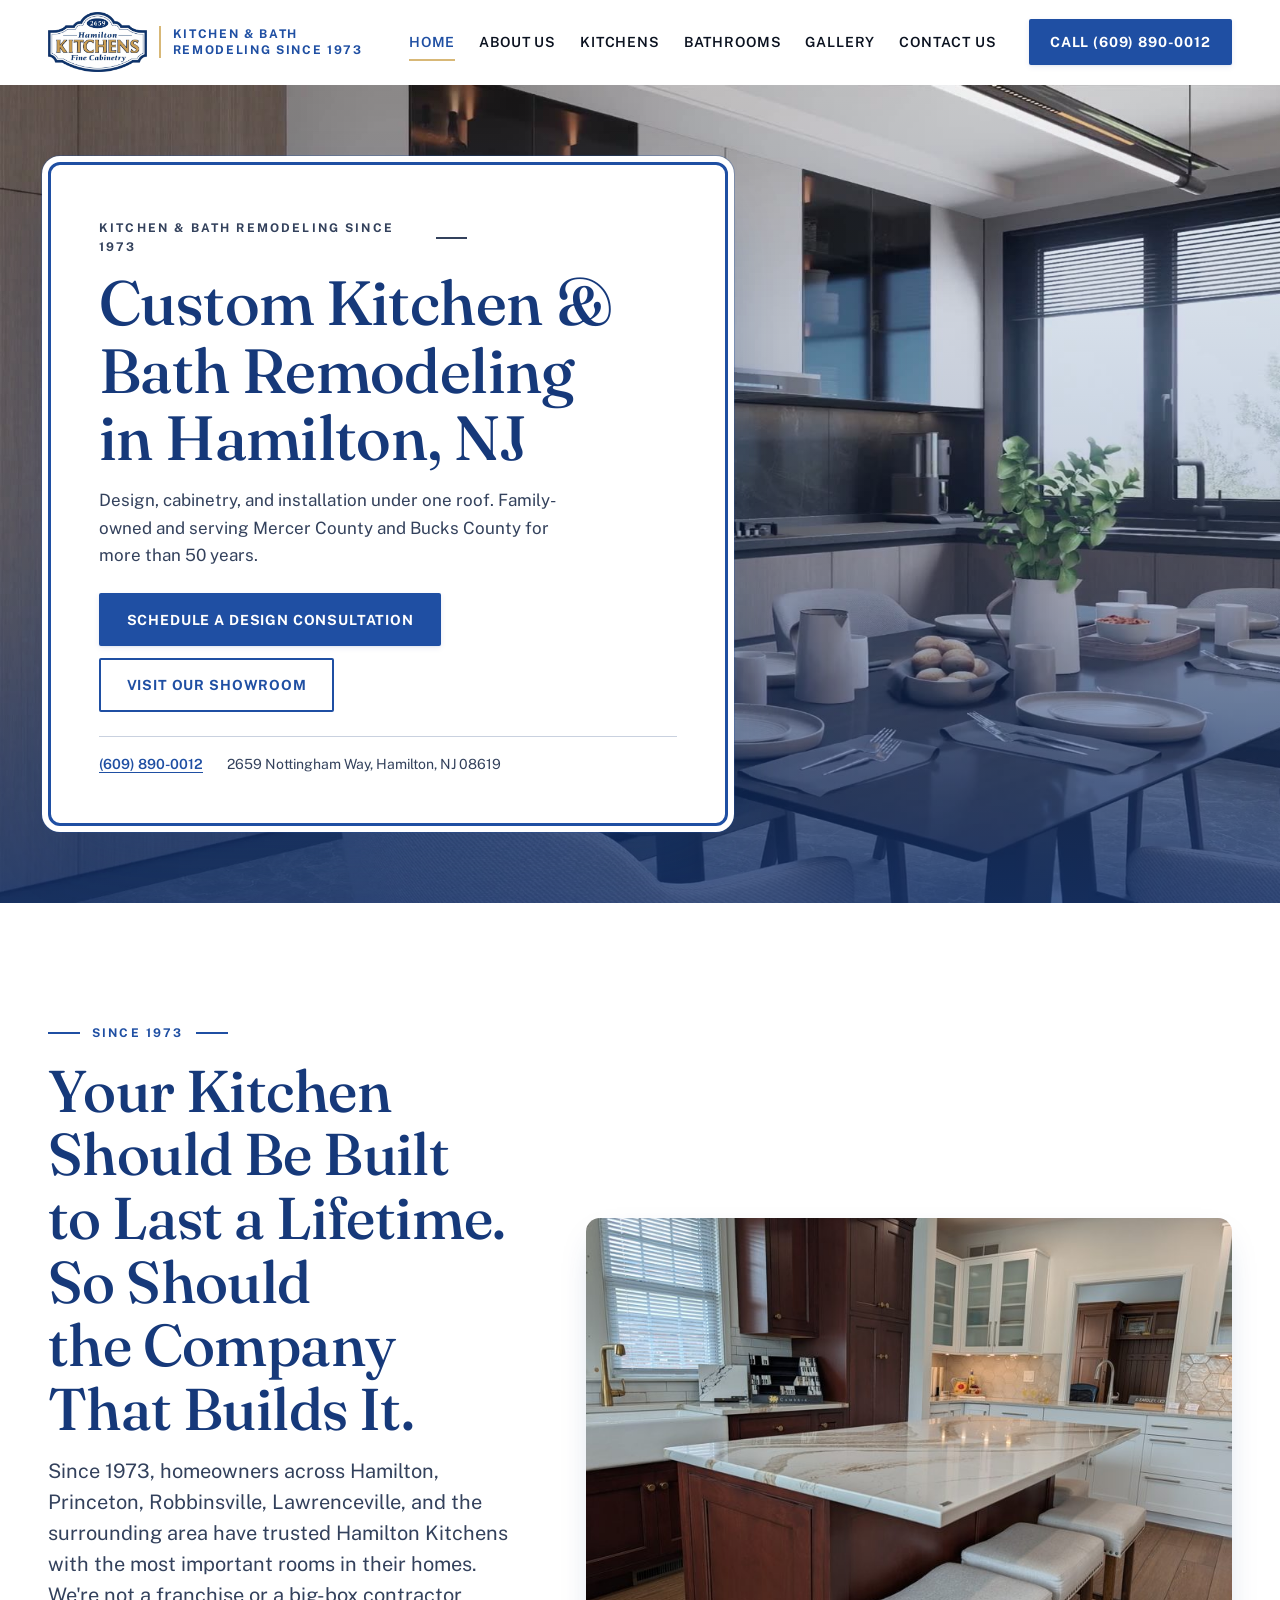
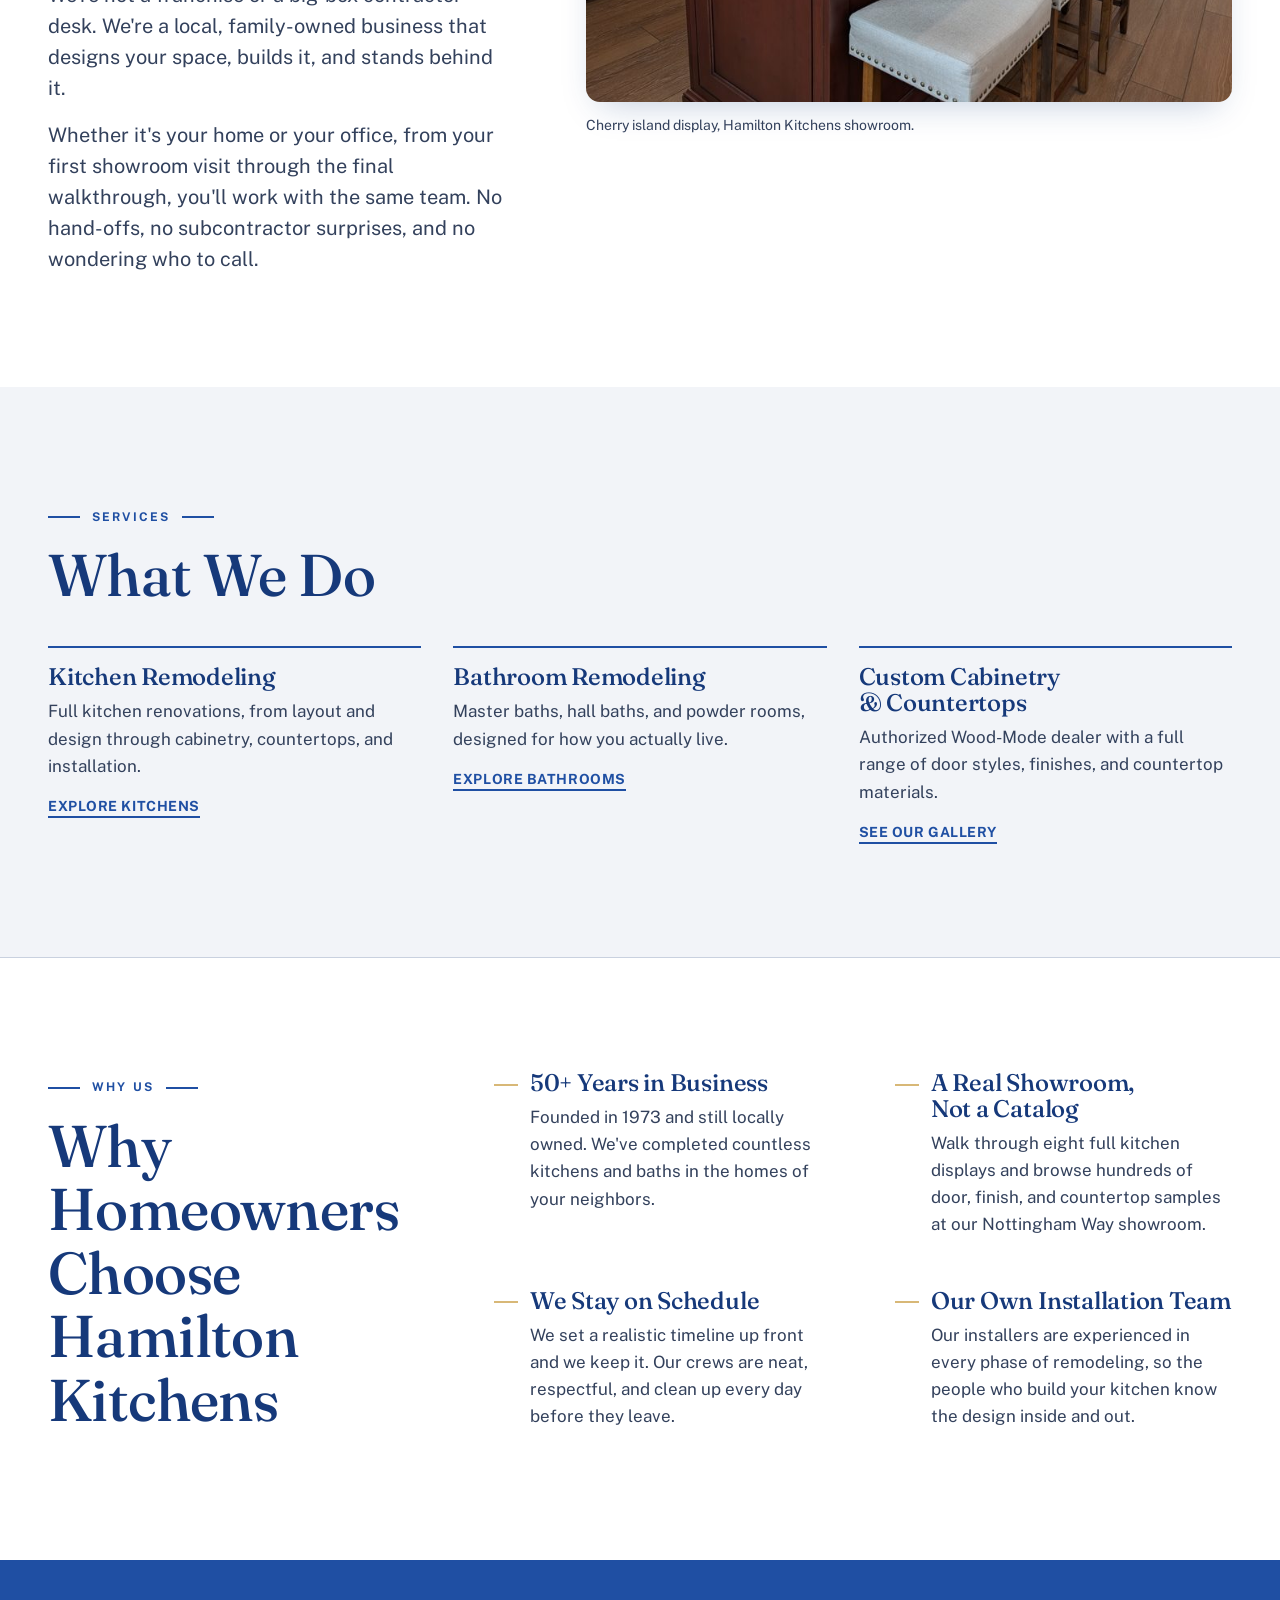
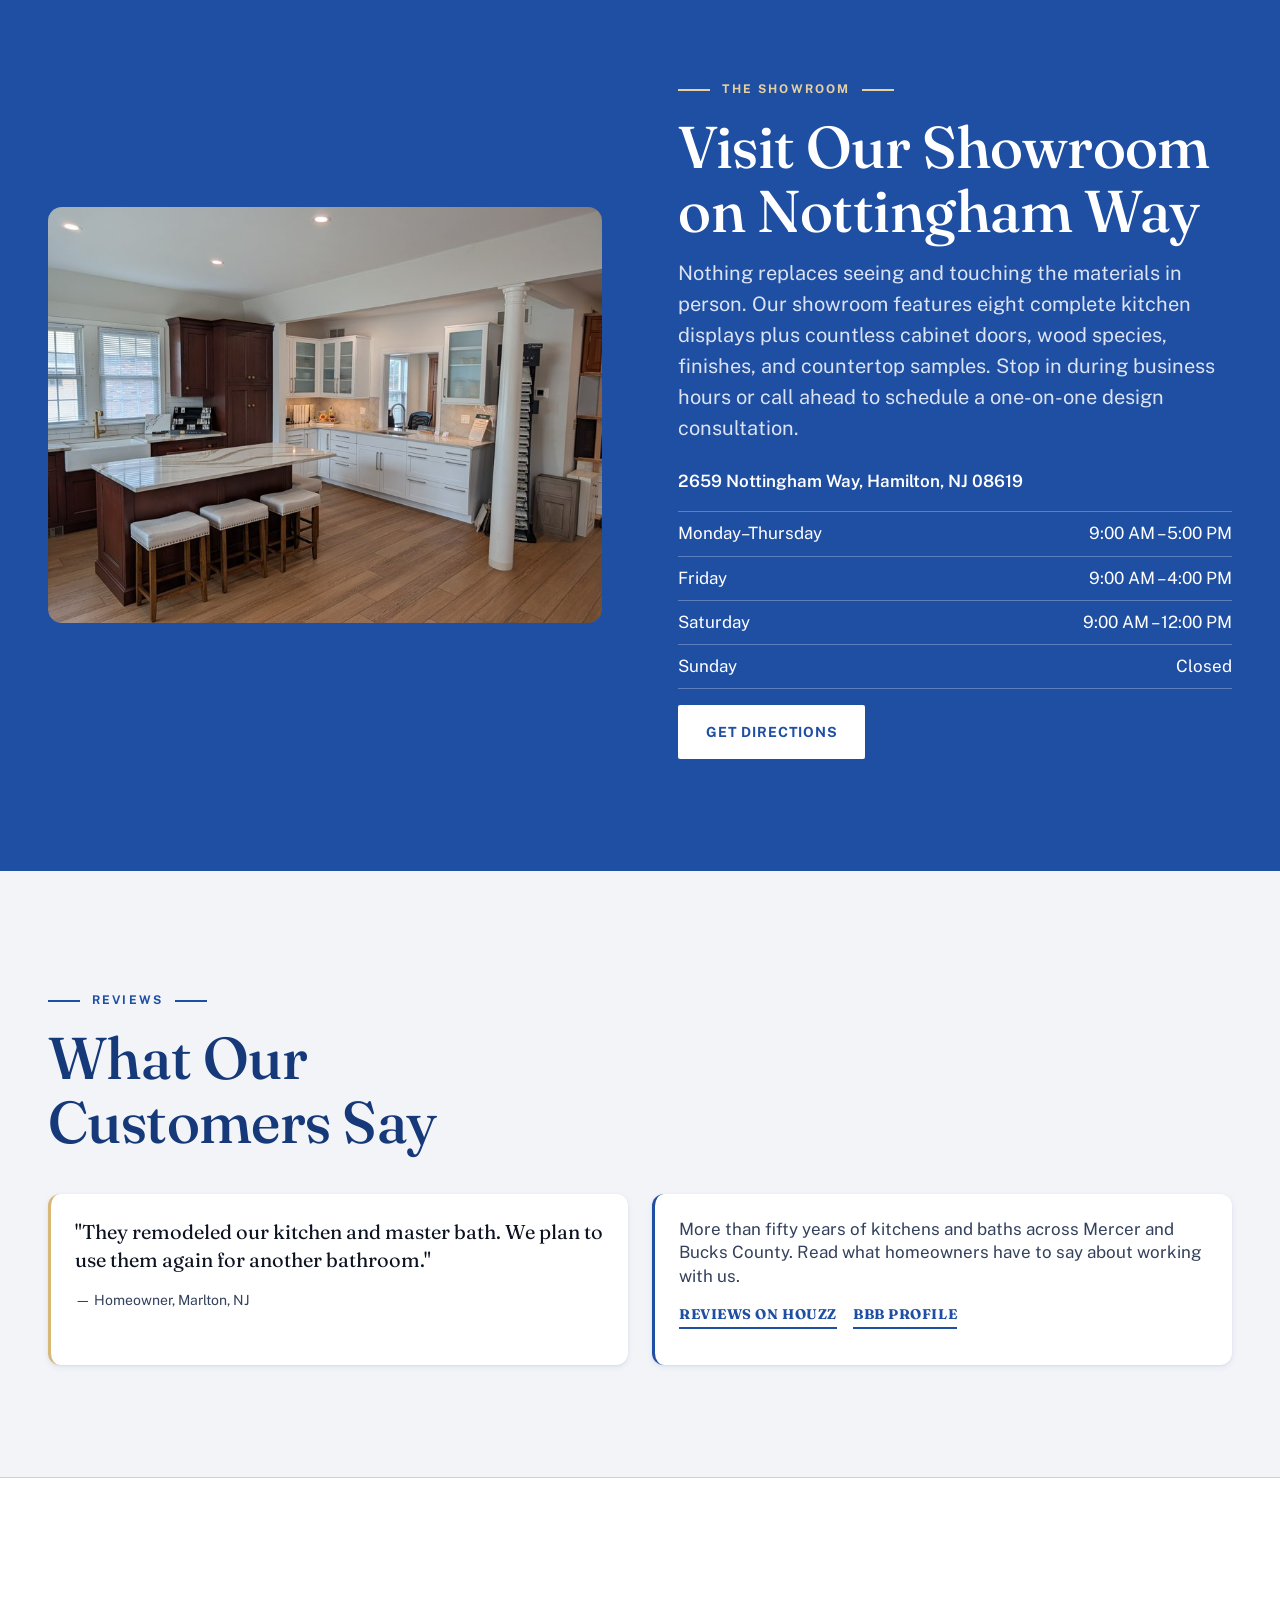
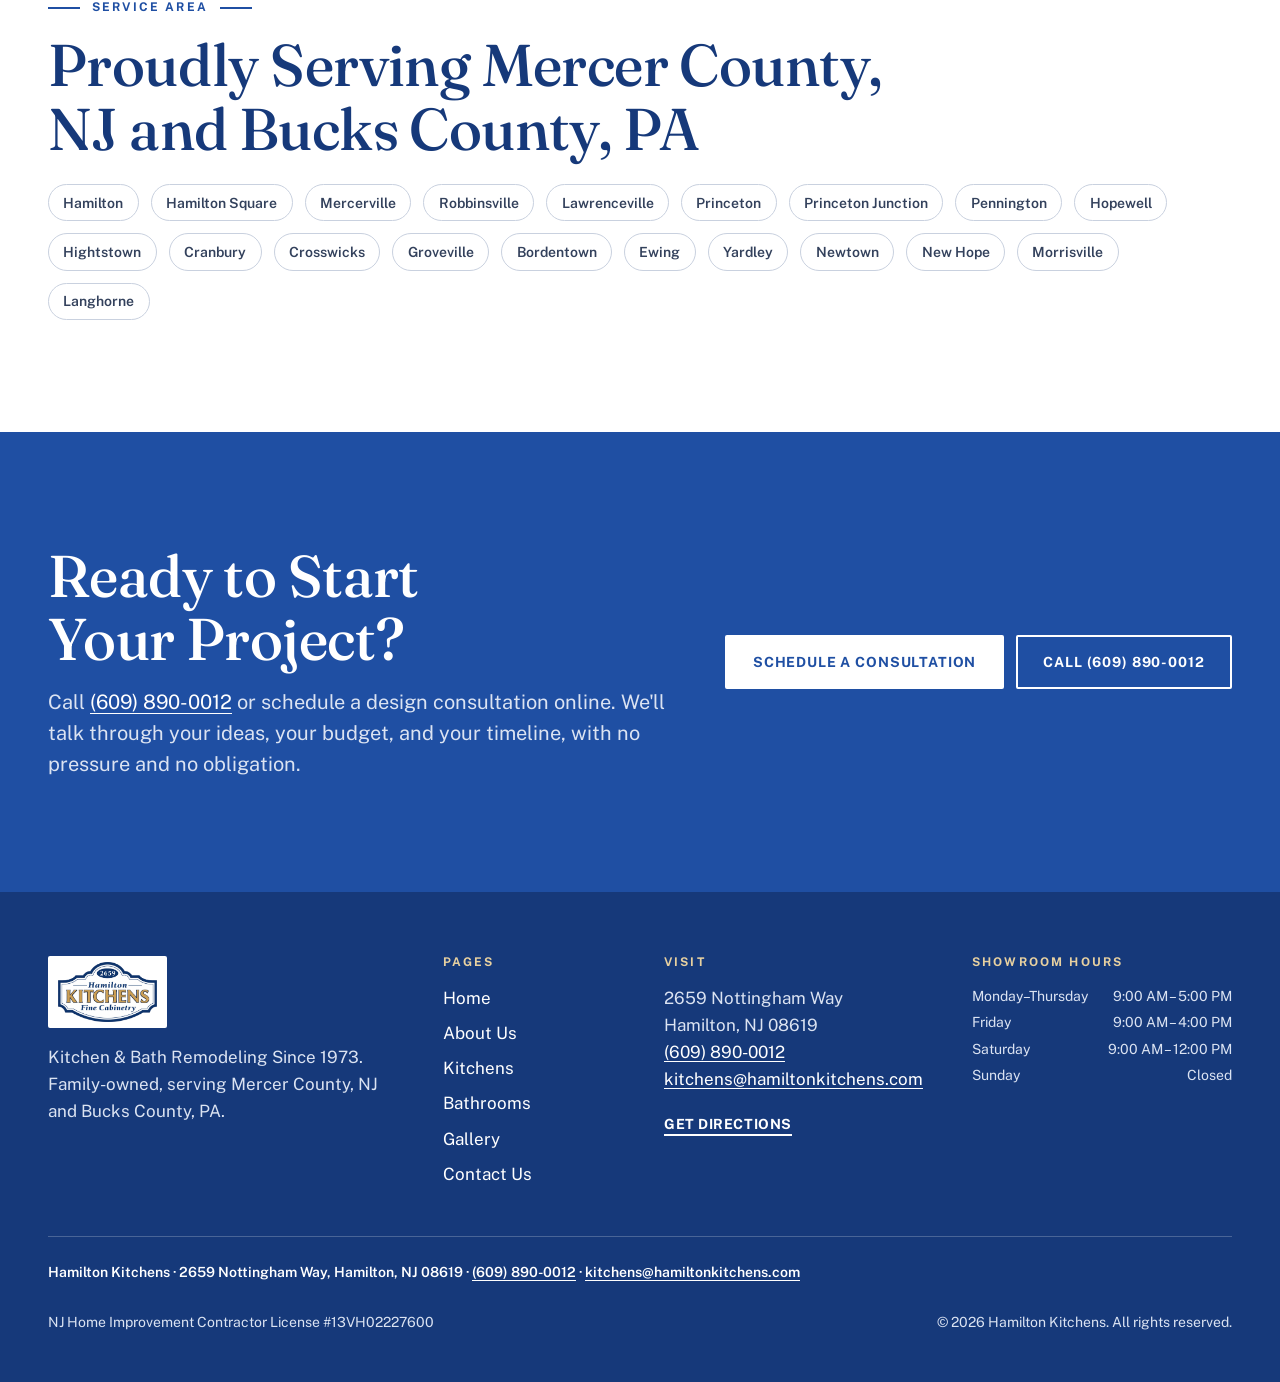
==== index.html @ 99cf82c5 "Public launch: video backgrounds, logo favicon, compressed videos, SEO polish, Pages deploy - Move f" ====
<!DOCTYPE html>
<html lang="en">
<head>
  <meta charset="utf-8">
  <meta name="viewport" content="width=device-width, initial-scale=1">
  <title>Kitchen &amp; Bath Remodeling in Hamilton, NJ | Hamilton Kitchens</title>
  <meta name="description" content="Custom kitchen and bathroom remodeling in Hamilton, NJ since 1973. Visit our Nottingham Way showroom to see eight full kitchen displays and Wood-Mode cabinetry. Call (609) 890-0012.">
  <link rel="canonical" href="https://hamiltonkitchens.com/">
  <meta name="theme-color" content="#1f4fa3">

  <!-- Open Graph -->
  <meta property="og:type" content="website">
  <meta property="og:site_name" content="Hamilton Kitchens">
  <meta property="og:title" content="Kitchen &amp; Bath Remodeling in Hamilton, NJ | Hamilton Kitchens">
  <meta property="og:description" content="Custom kitchen and bathroom remodeling in Hamilton, NJ since 1973. Visit our Nottingham Way showroom to see eight full kitchen displays and Wood-Mode cabinetry. Call (609) 890-0012.">
  <meta property="og:url" content="https://hamiltonkitchens.com/">
  <meta property="og:image" content="https://hamiltonkitchens.com/images/og-image.jpg">
  <meta property="og:image:width" content="1200">
  <meta property="og:image:height" content="630">
  <meta property="og:locale" content="en_US">
  <meta name="twitter:card" content="summary_large_image">
  <meta name="twitter:title" content="Kitchen &amp; Bath Remodeling in Hamilton, NJ | Hamilton Kitchens">
  <meta name="twitter:description" content="Custom kitchen and bathroom remodeling in Hamilton, NJ since 1973. Visit our Nottingham Way showroom to see eight full kitchen displays and Wood-Mode cabinetry. Call (609) 890-0012.">
  <meta name="twitter:image" content="https://hamiltonkitchens.com/images/og-image.jpg">

  <link rel="icon" href="favicon/favicon.ico" sizes="48x48">
  <link rel="icon" href="favicon/favicon.svg" type="image/svg+xml">
  <link rel="icon" type="image/png" sizes="32x32" href="favicon/favicon-32.png">
  <link rel="icon" type="image/png" sizes="16x16" href="favicon/favicon-16.png">
  <link rel="apple-touch-icon" href="favicon/apple-touch-icon.png">
  <link rel="manifest" href="site.webmanifest">

  <link rel="preconnect" href="https://fonts.googleapis.com">
  <link rel="preconnect" href="https://fonts.gstatic.com" crossorigin>
  <link rel="stylesheet" href="https://fonts.googleapis.com/css2?family=Fraunces:ital,opsz,wght@0,9..144,400;0,9..144,500;1,9..144,400&family=Public+Sans:wght@400;600;700&display=swap">
  <link rel="stylesheet" href="css/style.css">

  <!-- Schema A — LocalBusiness (every page) -->
  <script type="application/ld+json">
{
  "@context": "https://schema.org",
  "@type": "HomeAndConstructionBusiness",
  "@id": "https://hamiltonkitchens.com/#business",
  "name": "Hamilton Kitchens",
  "description": "Family-owned kitchen and bathroom remodeling company serving Hamilton, NJ, Mercer County, and Bucks County, PA since 1973. Custom cabinetry, countertops, design, and installation.",
  "url": "https://hamiltonkitchens.com/",
  "telephone": "+1-609-890-0012",
  "email": "kitchens@hamiltonkitchens.com",
  "foundingDate": "1973",
  "image": "https://hamiltonkitchens.com/images/hamilton-kitchens-showroom.jpg",
  "logo": "https://hamiltonkitchens.com/images/hamilton-kitchens-logo.png",
  "priceRange": "$$$",
  "address": {
    "@type": "PostalAddress",
    "streetAddress": "2659 Nottingham Way",
    "addressLocality": "Hamilton",
    "addressRegion": "NJ",
    "postalCode": "08619",
    "addressCountry": "US"
  },
  "geo": {
    "@type": "GeoCoordinates",
    "latitude": 40.2358425,
    "longitude": -74.6896739
  },
  "hasMap": "https://www.google.com/maps/place/?q=place_id:ChIJQ17ENwBZwYkRy59FS0xyLSw",
  "openingHoursSpecification": [
    { "@type": "OpeningHoursSpecification", "dayOfWeek": ["Monday","Tuesday","Wednesday","Thursday"], "opens": "09:00", "closes": "17:00" },
    { "@type": "OpeningHoursSpecification", "dayOfWeek": "Friday", "opens": "09:00", "closes": "16:00" },
    { "@type": "OpeningHoursSpecification", "dayOfWeek": "Saturday", "opens": "09:00", "closes": "12:00" }
  ],
  "areaServed": [
    { "@type": "City", "name": "Hamilton", "containedInPlace": { "@type": "State", "name": "NJ" } },
    { "@type": "City", "name": "Hamilton Square", "containedInPlace": { "@type": "State", "name": "NJ" } },
    { "@type": "City", "name": "Mercerville", "containedInPlace": { "@type": "State", "name": "NJ" } },
    { "@type": "City", "name": "Robbinsville", "containedInPlace": { "@type": "State", "name": "NJ" } },
    { "@type": "City", "name": "Lawrenceville", "containedInPlace": { "@type": "State", "name": "NJ" } },
    { "@type": "City", "name": "Princeton", "containedInPlace": { "@type": "State", "name": "NJ" } },
    { "@type": "City", "name": "Princeton Junction", "containedInPlace": { "@type": "State", "name": "NJ" } },
    { "@type": "City", "name": "Pennington", "containedInPlace": { "@type": "State", "name": "NJ" } },
    { "@type": "City", "name": "Hopewell", "containedInPlace": { "@type": "State", "name": "NJ" } },
    { "@type": "City", "name": "Hightstown", "containedInPlace": { "@type": "State", "name": "NJ" } },
    { "@type": "City", "name": "Cranbury", "containedInPlace": { "@type": "State", "name": "NJ" } },
    { "@type": "City", "name": "Crosswicks", "containedInPlace": { "@type": "State", "name": "NJ" } },
    { "@type": "City", "name": "Bordentown", "containedInPlace": { "@type": "State", "name": "NJ" } },
    { "@type": "City", "name": "Ewing", "containedInPlace": { "@type": "State", "name": "NJ" } },
    { "@type": "City", "name": "Yardley", "containedInPlace": { "@type": "State", "name": "PA" } },
    { "@type": "City", "name": "Newtown", "containedInPlace": { "@type": "State", "name": "PA" } },
    { "@type": "City", "name": "New Hope", "containedInPlace": { "@type": "State", "name": "PA" } },
    { "@type": "City", "name": "Morrisville", "containedInPlace": { "@type": "State", "name": "PA" } },
    { "@type": "City", "name": "Langhorne", "containedInPlace": { "@type": "State", "name": "PA" } }
  ],
  "hasOfferCatalog": {
    "@type": "OfferCatalog",
    "name": "Remodeling Services",
    "itemListElement": [
      { "@type": "Offer", "itemOffered": { "@type": "Service", "name": "Kitchen Remodeling", "url": "https://hamiltonkitchens.com/kitchen-remodeling/" } },
      { "@type": "Offer", "itemOffered": { "@type": "Service", "name": "Bathroom Remodeling", "url": "https://hamiltonkitchens.com/bathroom-remodeling/" } },
      { "@type": "Offer", "itemOffered": { "@type": "Service", "name": "Custom Cabinetry" } },
      { "@type": "Offer", "itemOffered": { "@type": "Service", "name": "Countertop Installation" } }
    ]
  },
  "sameAs": [
    "https://www.houzz.com/professionals/kitchen-and-bath-remodelers/a-hamilton-kitchens-pfvwus-pf~1353116863",
    "https://www.bbb.org/us/nj/hamilton-sq/profile/bathroom-design/hamilton-kitchens-llc-0221-10000423"
  ]
}
  </script>
  <!-- Schema B — WebSite -->
  <script type="application/ld+json">
{
  "@context": "https://schema.org",
  "@type": "WebSite",
  "@id": "https://hamiltonkitchens.com/#website",
  "url": "https://hamiltonkitchens.com/",
  "name": "Hamilton Kitchens",
  "publisher": { "@id": "https://hamiltonkitchens.com/#business" }
}
  </script>
</head>
<body>
  <a class="skip-link" href="#main">Skip to content</a>

  <header class="site-header">
    <div class="container header__inner">
      <a class="brand" href="index.html" aria-label="Hamilton Kitchens home">
        <!-- LOGO: replace images/hamilton-kitchens-logo.png (keep filename) -->
        <img src="images/hamilton-kitchens-logo.png" width="1332" height="811" alt="Hamilton Kitchens — Kitchen &amp; Bath Remodeling Since 1973" fetchpriority="high">
        <span class="brand__tagline">Kitchen &amp; Bath Remodeling Since 1973</span>
      </a>
      <button class="nav-toggle" type="button" aria-expanded="false" aria-controls="site-nav">
        <span class="nav-toggle__text">Menu</span>
        <span class="nav-toggle__bars" aria-hidden="true"><span></span><span></span><span></span></span>
      </button>
      <nav class="nav" id="site-nav" aria-label="Main">
        <ul class="nav__list">
          <li><a class="nav__link" href="index.html" aria-current="page">Home</a></li>
          <li><a class="nav__link" href="about/">About Us</a></li>
          <li><a class="nav__link" href="kitchen-remodeling/">Kitchens</a></li>
          <li><a class="nav__link" href="bathroom-remodeling/">Bathrooms</a></li>
          <li><a class="nav__link" href="gallery/">Gallery</a></li>
          <li><a class="nav__link" href="contact/">Contact Us</a></li>
        </ul>
        <a class="btn btn--primary nav__cta" href="tel:+16098900012">Call (609) 890-0012</a>
      </nav>
    </div>
  </header>

  <main id="main">
    <section class="hero" aria-labelledby="hero-title">
      <div class="hero__media" aria-hidden="true">
        <video autoplay muted loop playsinline preload="metadata" poster="videos/home-hero-poster.jpg">
          <source src="videos/home-hero.mp4" type="video/mp4">
        </video>
      </div>
      <div class="hero__scrim" aria-hidden="true"></div>
      <div class="container">
        <div class="hero__plaque">
          <p class="eyebrow eyebrow--start">Kitchen &amp; Bath Remodeling Since 1973</p>
          <h1 id="hero-title">Custom Kitchen &amp; Bath Remodeling in Hamilton, NJ</h1>
          <p>Design, cabinetry, and installation under one roof. Family-owned and serving Mercer County and Bucks County for more than 50 years.</p>
          <div class="btn-row">
            <a class="btn btn--primary" href="contact/#consultation">Schedule a Design Consultation</a>
            <a class="btn btn--outline" href="contact/">Visit Our Showroom</a>
          </div>
          <div class="hero__meta">
            <span><a href="tel:+16098900012">(609) 890-0012</a></span>
            <span>2659 Nottingham Way, Hamilton, NJ 08619</span>
          </div>
        </div>
      </div>
    </section>

    <section class="section" aria-labelledby="intro-title">
      <div class="container intro">
        <div class="intro__text reveal">
          <p class="eyebrow">Since 1973</p>
          <h2 id="intro-title">Your Kitchen Should Be Built to Last a Lifetime. So Should the Company That Builds It.</h2>
          <p class="lede">Since 1973, homeowners across Hamilton, Princeton, Robbinsville, Lawrenceville, and the surrounding area have trusted Hamilton Kitchens with the most important rooms in their homes. We're not a franchise or a big-box contractor desk. We're a local, family-owned business that designs your space, builds it, and stands behind it.</p>
          <p class="lede" style="margin-top:1rem">Whether it's your home or your office, from your first showroom visit through the final walkthrough, you'll work with the same team. No hand-offs, no subcontractor surprises, and no wondering who to call.</p>
        </div>
        <figure class="intro__figure reveal reveal--delay-1">
          <img src="images/showroom/showroom-cherry-island-marble-top.jpg" srcset="images/showroom/showroom-cherry-island-marble-top-800.jpg 800w, images/showroom/showroom-cherry-island-marble-top.jpg 1600w" sizes="(min-width: 900px) 50vw, 100vw" width="1600" height="1205" alt="Cherry cabinetry island with marble-look countertop, Hamilton Kitchens showroom, Hamilton NJ" loading="lazy" decoding="async">
          <figcaption>Cherry island display, Hamilton Kitchens showroom.</figcaption>
        </figure>
      </div>
    </section>

    <section class="section section--surface" aria-labelledby="wwd-title">
      <div class="container">
        <div class="reveal" style="max-width:60ch;margin-bottom:2.5rem"><p class="eyebrow">Services</p><h2 id="wwd-title">What We Do</h2></div>
        <div class="cols-3 reveal reveal--delay-1">
          <div class="col">
            <h3>Kitchen Remodeling</h3>
            <p>Full kitchen renovations, from layout and design through cabinetry, countertops, and installation.</p>
            <a class="text-link" href="kitchen-remodeling/">Explore Kitchens</a>
          </div>
          <div class="col">
            <h3>Bathroom Remodeling</h3>
            <p>Master baths, hall baths, and powder rooms, designed for how you actually live.</p>
            <a class="text-link" href="bathroom-remodeling/">Explore Bathrooms</a>
          </div>
          <div class="col">
            <h3>Custom Cabinetry &amp; Countertops</h3>
            <p>Authorized Wood-Mode dealer with a full range of door styles, finishes, and countertop materials.</p>
            <a class="text-link" href="gallery/">See Our Gallery</a>
          </div>
        </div>
      </div>
    </section>

    <section class="section" aria-labelledby="why-title">
      <div class="container process">
        <div class="reveal"><p class="eyebrow">Why us</p><h2 id="why-title">Why Homeowners Choose Hamilton Kitchens</h2></div>
        <div class="why reveal reveal--delay-1">
          <div class="why__item"><div><h3>50+ Years in Business</h3><p>Founded in 1973 and still locally owned. We've completed countless kitchens and baths in the homes of your neighbors.</p></div></div>
          <div class="why__item"><div><h3>A Real Showroom, Not a Catalog</h3><p>Walk through eight full kitchen displays and browse hundreds of door, finish, and countertop samples at our Nottingham Way showroom.</p></div></div>
          <div class="why__item"><div><h3>We Stay on Schedule</h3><p>We set a realistic timeline up front and we keep it. Our crews are neat, respectful, and clean up every day before they leave.</p></div></div>
          <div class="why__item"><div><h3>Our Own Installation Team</h3><p>Our installers are experienced in every phase of remodeling, so the people who build your kitchen know the design inside and out.</p></div></div>
        </div>
      </div>
    </section>

    <section class="section section--navy" aria-labelledby="showroom-title">
      <div class="container showroom-callout">
        <figure class="reveal" style="margin:0">
          <img src="images/showroom/showroom-cherry-and-white-kitchen.jpg" srcset="images/showroom/showroom-cherry-and-white-kitchen-800.jpg 800w, images/showroom/showroom-cherry-and-white-kitchen.jpg 1600w" sizes="(min-width: 900px) 50vw, 100vw" width="1600" height="1205" alt="Two-tone cherry and white kitchen display with island seating, Hamilton Kitchens showroom, Hamilton NJ" loading="lazy" decoding="async">
        </figure>
        <div class="reveal reveal--delay-1">
          <p class="eyebrow">The showroom</p>
          <h2 id="showroom-title">Visit Our Showroom on Nottingham Way</h2>
          <p class="lede">Nothing replaces seeing and touching the materials in person. Our showroom features eight complete kitchen displays plus countless cabinet doors, wood species, finishes, and countertop samples. Stop in during business hours or call ahead to schedule a one-on-one design consultation.</p>
          <address style="font-style:normal;margin-top:1.5rem;font-weight:600">2659 Nottingham Way, Hamilton, NJ 08619</address>
          <ul class="showroom-callout__hours"><li><span>Monday–Thursday</span><span>9:00 AM – 5:00 PM</span></li><li><span>Friday</span><span>9:00 AM – 4:00 PM</span></li><li><span>Saturday</span><span>9:00 AM – 12:00 PM</span></li><li><span>Sunday</span><span>Closed</span></li></ul>
          <a class="btn btn--white" href="https://www.google.com/maps/dir/?api=1&destination=2659+Nottingham+Way,+Hamilton,+NJ+08619" target="_blank" rel="noopener">Get Directions</a>
        </div>
      </div>
    </section>

    <section class="section section--surface" aria-labelledby="reviews-title">
      <div class="container">
        <div class="reveal" style="max-width:60ch;margin-bottom:2.5rem"><p class="eyebrow">Reviews</p><h2 id="reviews-title">What Our Customers Say</h2></div>
        <div class="testimonials reveal reveal--delay-1">
          <blockquote class="quote"><p>"They remodeled our kitchen and master bath. We plan to use them again for another bathroom."</p><cite>— Homeowner, Marlton, NJ</cite></blockquote>
          <div class="quote" style="border-left-color:var(--color-primary)">
            <p style="font-family:var(--font-body);font-size:var(--text-base);color:var(--color-muted)">More than fifty years of kitchens and baths across Mercer and Bucks County. Read what homeowners have to say about working with us.</p>
            <p style="margin-top:var(--space-4);display:flex;flex-wrap:wrap;gap:var(--space-4)"><a class="text-link" href="https://www.houzz.com/professionals/kitchen-and-bath-remodelers/a-hamilton-kitchens-pfvwus-pf~1353116863" target="_blank" rel="noopener">Reviews on Houzz</a><a class="text-link" href="https://www.bbb.org/us/nj/hamilton-sq/profile/bathroom-design/hamilton-kitchens-llc-0221-10000423" target="_blank" rel="noopener">BBB profile</a></p>
          </div>
        </div>
      </div>
    </section>

    <section class="section" aria-labelledby="area-title">
      <div class="container reveal">
        <p class="eyebrow">Service area</p>
        <h2 id="area-title">Proudly Serving Mercer County, NJ and Bucks County, PA</h2>
        <ul class="towns"><li>Hamilton</li><li>Hamilton Square</li><li>Mercerville</li><li>Robbinsville</li><li>Lawrenceville</li><li>Princeton</li><li>Princeton Junction</li><li>Pennington</li><li>Hopewell</li><li>Hightstown</li><li>Cranbury</li><li>Crosswicks</li><li>Groveville</li><li>Bordentown</li><li>Ewing</li><li>Yardley</li><li>Newtown</li><li>New Hope</li><li>Morrisville</li><li>Langhorne</li></ul>
      </div>
    </section>
    
    <section class="section section--navy">
      <div class="container cta-band reveal">
        <div><h2>Ready to Start Your Project?</h2><p class="lede" style="margin-top:1rem">Call <a href="tel:+16098900012">(609) 890-0012</a> or schedule a design consultation online. We'll talk through your ideas, your budget, and your timeline, with no pressure and no obligation.</p></div>
        <div class="btn-row">
          <a class="btn btn--white" href="contact/#consultation">Schedule a Consultation</a>
          <a class="btn btn--ghost-white" href="tel:+16098900012">Call (609) 890-0012</a>
        </div>
      </div>
    </section>
  </main>

  <footer class="site-footer">
    <div class="container">
      <div class="footer__grid">
        <div class="footer__brand">
          <img src="images/hamilton-kitchens-logo.png" width="1332" height="811" alt="Hamilton Kitchens — Kitchen &amp; Bath Remodeling Since 1973" loading="lazy" decoding="async">
          <p>Kitchen &amp; Bath Remodeling Since 1973. Family-owned, serving Mercer County, NJ and Bucks County, PA.</p>
        </div>
        <div>
          <h2 class="footer__heading">Pages</h2>
          <ul class="footer__list">
            <li><a href="index.html">Home</a></li>
            <li><a href="about/">About Us</a></li>
            <li><a href="kitchen-remodeling/">Kitchens</a></li>
            <li><a href="bathroom-remodeling/">Bathrooms</a></li>
            <li><a href="gallery/">Gallery</a></li>
            <li><a href="contact/">Contact Us</a></li>
          </ul>
        </div>
        <div>
          <h2 class="footer__heading">Visit</h2>
          <address>2659 Nottingham Way<br>Hamilton, NJ 08619<br><a href="tel:+16098900012">(609) 890-0012</a><br><a href="mailto:kitchens@hamiltonkitchens.com">kitchens@hamiltonkitchens.com</a></address>
          <p style="margin-top:1rem"><a class="text-link" href="https://www.google.com/maps/dir/?api=1&destination=2659+Nottingham+Way,+Hamilton,+NJ+08619" target="_blank" rel="noopener">Get directions</a></p>
        </div>
        <div>
          <h2 class="footer__heading">Showroom hours</h2>
          <ul class="footer__hours"><li><span>Monday–Thursday</span><span>9:00 AM – 5:00 PM</span></li><li><span>Friday</span><span>9:00 AM – 4:00 PM</span></li><li><span>Saturday</span><span>9:00 AM – 12:00 PM</span></li><li><span>Sunday</span><span>Closed</span></li></ul>
        </div>
      </div>
      <div class="footer__bottom">
        <p class="footer__nap">Hamilton Kitchens · 2659 Nottingham Way, Hamilton, NJ 08619 · <a href="tel:+16098900012">(609) 890-0012</a> · <a href="mailto:kitchens@hamiltonkitchens.com">kitchens@hamiltonkitchens.com</a></p>
        <p>NJ Home Improvement Contractor License #13VH02227600</p>
        <p>&copy; <span data-year>2026</span> Hamilton Kitchens. All rights reserved.</p>
      </div>
    </div>
  </footer>

  <div class="action-bar" aria-label="Quick actions">
    <a href="tel:+16098900012"><svg viewBox="0 0 24 24" fill="none" stroke="currentColor" stroke-width="2" stroke-linecap="round" stroke-linejoin="round" aria-hidden="true"><path d="M22 16.9v3a2 2 0 0 1-2.2 2 19.8 19.8 0 0 1-8.6-3.1 19.5 19.5 0 0 1-6-6A19.8 19.8 0 0 1 2.1 4.2 2 2 0 0 1 4.1 2h3a2 2 0 0 1 2 1.7c.1 1 .4 1.9.7 2.8a2 2 0 0 1-.5 2.1L8.1 9.9a16 16 0 0 0 6 6l1.3-1.3a2 2 0 0 1 2.1-.4c.9.3 1.8.6 2.8.7a2 2 0 0 1 1.7 2z"/></svg> Call</a>
    <a href="https://www.google.com/maps/dir/?api=1&destination=2659+Nottingham+Way,+Hamilton,+NJ+08619" target="_blank" rel="noopener"><svg viewBox="0 0 24 24" fill="none" stroke="currentColor" stroke-width="2" stroke-linecap="round" stroke-linejoin="round" aria-hidden="true"><path d="M21 10c0 7-9 13-9 13s-9-6-9-13a9 9 0 0 1 18 0z"/><circle cx="12" cy="10" r="3"/></svg> Directions</a>
  </div>

  <script src="js/main.js" defer></script>
  <script>document.querySelectorAll('[data-year]').forEach(function(e){e.textContent=new Date().getFullYear()})</script>
</body>
</html>
---- css/style.css ----
/* ==========================================================================
   Hamilton Kitchens — Fine Cabinetry
   css/style.css

   Sections
   1. Tokens (colors, type, spacing)
   2. Base / reset
   3. Layout helpers
   4. Buttons & links
   5. Header + navigation
   6. Hero
   7. Page sections (intro, offerings, showroom band, process, visit)
   8. Page headers (inner pages)
   9. Services / About
   10. Gallery + lightbox
   11. Contact + form
   12. Footer + mobile action bar
   13. Motion / reduced motion
   ========================================================================== */

/* 1. Tokens ------------------------------------------------------------- */
:root {
  /* Brand colors sampled from the Hamilton Kitchens sign/logo */
  --color-primary: #1f4fa3;      /* royal blue (spec) */
  --color-primary-deep: #16397a; /* darker blue for headings / footer */
  --color-secondary: #d8b877;    /* warm gold (spec) — accents on blue only */
  --color-gold-light: #e8d1a0;   /* gold on blue for small text */

  --color-background: #ffffff;
  --color-surface: #f2f4f8;      /* cool off-white */
  --color-text: #0b1220;         /* near-black ink for high contrast */
  --color-muted: #33415c;        /* ≥ 7:1 on white */
  --color-border: #c9d1df;
  --color-border-strong: #0e3369;

  --color-open: #146c3a;
  --color-closed: #9b1c1c;
  --color-soon: #8a5a00;

  /* Type */
  --font-display: "Fraunces", "Iowan Old Style", "Palatino Linotype", Georgia, serif;
  --font-body: "Public Sans", "Segoe UI", -apple-system, BlinkMacSystemFont, Helvetica, Arial, sans-serif;

  --text-xs: 0.75rem;
  --text-sm: 0.875rem;
  --text-base: 1.0625rem;
  --text-lg: 1.25rem;
  --text-xl: 1.5rem;
  --text-2xl: clamp(1.75rem, 1.35rem + 1.6vw, 2.5rem);
  --text-3xl: clamp(2.25rem, 1.6rem + 2.6vw, 3.75rem);
  --text-4xl: clamp(2.6rem, 1.7rem + 3.8vw, 5rem);

  /* Spacing */
  --space-1: 0.25rem;
  --space-2: 0.5rem;
  --space-3: 0.75rem;
  --space-4: 1rem;
  --space-5: 1.5rem;
  --space-6: 2rem;
  --space-7: 3rem;
  --space-8: 4rem;
  --space-9: 6rem;
  --section: clamp(4rem, 3rem + 5vw, 8rem);

  --container: 1320px;
  --gutter: clamp(1.25rem, 4vw, 3rem);

  --header-h: 84px;
  --radius: 2px;
  --ease: cubic-bezier(0.2, 0.7, 0.2, 1);
}

/* 2. Base ---------------------------------------------------------------- */
*, *::before, *::after { box-sizing: border-box; }

html {
  scroll-behavior: smooth;
  -webkit-text-size-adjust: 100%;
}

body {
  margin: 0;
  font-family: var(--font-body);
  font-size: var(--text-base);
  line-height: 1.6;
  color: var(--color-text);
  background: var(--color-background);
  overflow-x: hidden;
}

body.nav-open { overflow: hidden; }

img, video { display: block; max-width: 100%; height: auto; }

h1, h2, h3, h4 {
  font-family: var(--font-display);
  font-weight: 500;
  line-height: 1.08;
  letter-spacing: -0.01em;
  color: var(--color-primary-deep);
  margin: 0 0 var(--space-4);
  text-wrap: balance;
}

h1 { font-size: var(--text-4xl); }
h2 { font-size: var(--text-3xl); }
h3 { font-size: var(--text-2xl); }
h4 { font-size: var(--text-xl); }

p { margin: 0 0 var(--space-4); }
p:last-child { margin-bottom: 0; }

a { color: var(--color-primary); text-decoration-thickness: 1px; text-underline-offset: 0.18em; }
a:hover { color: var(--color-primary-deep); }

:focus-visible {
  outline: 3px solid var(--color-secondary);
  outline-offset: 3px;
}

.skip-link {
  position: absolute;
  left: var(--space-4);
  top: -100px;
  z-index: 1000;
  background: var(--color-primary);
  color: #fff;
  padding: var(--space-3) var(--space-4);
  font-weight: 600;
}
.skip-link:focus { top: var(--space-4); color: #fff; }

.visually-hidden {
  position: absolute !important;
  width: 1px; height: 1px;
  padding: 0; margin: -1px;
  overflow: hidden; clip: rect(0 0 0 0);
  white-space: nowrap; border: 0;
}

/* 3. Layout helpers ------------------------------------------------------ */
.container {
  width: min(var(--container), 100% - var(--gutter) * 2);
  margin-inline: auto;
}

.section { padding-block: var(--section); }
.section--tight { padding-block: calc(var(--section) * 0.65); }
.section--surface { background: var(--color-surface); }
.section--navy {
  background: var(--color-primary);
  color: #fff;
}
.section--navy h2, .section--navy h3 { color: #fff; }
.section--navy a:not(.btn) { color: #fff; }

.lede {
  font-size: var(--text-lg);
  line-height: 1.55;
  color: var(--color-muted);
  max-width: 60ch;
}
.section--navy .lede { color: #dbe3f2; }

/* Eyebrow: the sign's flanking rules — "— Hamilton —" */
.eyebrow {
  display: inline-flex;
  align-items: center;
  gap: var(--space-3);
  font-family: var(--font-body);
  font-size: var(--text-xs);
  font-weight: 700;
  letter-spacing: 0.18em;
  text-transform: uppercase;
  color: var(--color-primary);
  margin-bottom: var(--space-4);
}
.eyebrow::before, .eyebrow::after {
  content: "";
  width: 2rem;
  height: 2px;
  background: currentColor;
}
.eyebrow--start::before { display: none; }
.section--navy .eyebrow { color: var(--color-gold-light); }

.rule { border: 0; border-top: 1px solid var(--color-border); margin: 0; }

/* 4. Buttons -------------------------------------------------------------- */
.btn {
  display: inline-flex;
  align-items: center;
  justify-content: center;
  gap: var(--space-2);
  min-height: 52px;
  padding: 0.85rem 1.6rem;
  font-family: var(--font-body);
  font-size: var(--text-sm);
  font-weight: 700;
  letter-spacing: 0.06em;
  text-transform: uppercase;
  text-decoration: none;
  border: 2px solid var(--color-primary);
  border-radius: var(--radius);
  cursor: pointer;
  transition: background-color 180ms var(--ease), color 180ms var(--ease), border-color 180ms var(--ease), transform 180ms var(--ease);
}
.btn:active { transform: translateY(1px); }

.btn--primary { background: var(--color-primary); color: #fff; }
.btn--primary:hover { background: var(--color-primary-deep); border-color: var(--color-primary-deep); color: #fff; }

.btn--outline { background: transparent; color: var(--color-primary); }
.btn--outline:hover { background: var(--color-primary); color: #fff; }

.btn--white { background: #fff; color: var(--color-primary); border-color: #fff; }
.btn--white:hover { background: var(--color-surface); color: var(--color-primary-deep); border-color: var(--color-surface); }

.btn--ghost-white { background: transparent; color: #fff; border-color: #fff; }
.btn--ghost-white:hover { background: #fff; color: var(--color-primary); }

.btn--gold { background: var(--color-secondary); color: var(--color-primary-deep); border-color: var(--color-secondary); }
.btn--gold:hover { background: var(--color-gold-light); border-color: var(--color-gold-light); color: var(--color-primary-deep); }

.btn-row { display: flex; flex-wrap: wrap; gap: var(--space-3); }
@media (max-width: 640px) { .btn-row .btn { flex: 1 1 100%; } }

.text-link {
  font-weight: 700;
  letter-spacing: 0.04em;
  text-transform: uppercase;
  font-size: var(--text-sm);
  text-decoration: none;
  border-bottom: 2px solid currentColor;
  padding-bottom: 2px;
}
.text-link:hover { border-bottom-color: var(--color-secondary); }

/* 5. Header ---------------------------------------------------------------- */
.site-header {
  position: sticky;
  top: 0;
  z-index: 100;
  background: #fff;
  border-bottom: 1px solid transparent;
  transition: border-color 200ms var(--ease), box-shadow 200ms var(--ease);
}
.site-header.is-scrolled {
  border-bottom-color: var(--color-border);
  box-shadow: 0 1px 0 rgba(31, 79, 163, 0.06);
}

.header__inner {
  display: flex;
  align-items: center;
  justify-content: space-between;
  gap: var(--space-5);
  min-height: var(--header-h);
  transition: min-height 200ms var(--ease);
}
.site-header.is-scrolled .header__inner { min-height: 68px; }

.brand { display: inline-flex; align-items: center; text-decoration: none; }
.brand img {
  height: 60px;
  width: auto;
  transition: height 200ms var(--ease);
}
.site-header.is-scrolled .brand img { height: 48px; }

.nav { display: flex; align-items: center; gap: var(--space-6); }
.nav__list {
  display: flex;
  gap: var(--space-5);
  list-style: none;
  margin: 0;
  padding: 0;
}
.nav__link {
  position: relative;
  display: inline-block;
  padding: var(--space-2) 0;
  font-size: var(--text-sm);
  font-weight: 600;
  letter-spacing: 0.06em;
  text-transform: uppercase;
  text-decoration: none;
  color: var(--color-text);
}
.nav__link::after {
  content: "";
  position: absolute;
  left: 0; right: 0; bottom: 0;
  height: 2px;
  background: var(--color-secondary);
  transform: scaleX(0);
  transform-origin: left;
  transition: transform 220ms var(--ease);
}
.nav__link:hover::after, .nav__link[aria-current="page"]::after { transform: scaleX(1); }
.nav__link[aria-current="page"] { color: var(--color-primary); }

.nav__cta { display: none; }

.nav-toggle {
  display: none;
  align-items: center;
  gap: var(--space-2);
  background: none;
  border: 2px solid var(--color-primary);
  color: var(--color-primary);
  padding: 0.55rem 0.8rem;
  font: inherit;
  font-size: var(--text-xs);
  font-weight: 700;
  letter-spacing: 0.12em;
  text-transform: uppercase;
  cursor: pointer;
}
.nav-toggle__bars {
  position: relative;
  width: 20px; height: 14px;
}
.nav-toggle__bars span {
  position: absolute; left: 0; right: 0;
  height: 2px; background: currentColor;
  transition: transform 220ms var(--ease), opacity 220ms var(--ease), top 220ms var(--ease);
}
.nav-toggle__bars span:nth-child(1) { top: 0; }
.nav-toggle__bars span:nth-child(2) { top: 6px; }
.nav-toggle__bars span:nth-child(3) { top: 12px; }
.nav-toggle[aria-expanded="true"] .nav-toggle__bars span:nth-child(1) { top: 6px; transform: rotate(45deg); }
.nav-toggle[aria-expanded="true"] .nav-toggle__bars span:nth-child(2) { opacity: 0; }
.nav-toggle[aria-expanded="true"] .nav-toggle__bars span:nth-child(3) { top: 6px; transform: rotate(-45deg); }

@media (min-width: 1024px) {
  .nav__cta { display: inline-flex; min-height: 44px; padding: 0.6rem 1.2rem; }
}

@media (max-width: 1023px) {
  :root { --header-h: 72px; }
  .brand img { height: 50px; }
  .site-header.is-scrolled .brand img { height: 44px; }
  .site-header.is-scrolled .header__inner { min-height: 64px; }

  .nav-toggle { display: inline-flex; }

  .nav {
    position: fixed;
    inset: var(--header-h) 0 0 0;
    background: #fff;
    flex-direction: column;
    align-items: stretch;
    justify-content: flex-start;
    gap: 0;
    padding: var(--space-5) var(--gutter) var(--space-8);
    overflow-y: auto;
    transform: translateX(100%);
    visibility: hidden;
    transition: transform 280ms var(--ease), visibility 0s linear 280ms;
  }
  .nav.is-open {
    transform: translateX(0);
    visibility: visible;
    transition: transform 280ms var(--ease), visibility 0s;
  }
  .nav__list { flex-direction: column; gap: 0; }
  .nav__link {
    display: block;
    padding: var(--space-4) 0;
    font-family: var(--font-display);
    font-size: 1.75rem;
    font-weight: 500;
    letter-spacing: 0;
    text-transform: none;
    border-bottom: 1px solid var(--color-border);
  }
  .nav__link::after { display: none; }
  .nav__cta { display: inline-flex; margin-top: var(--space-6); width: 100%; }
}

/* 6. Hero ------------------------------------------------------------------ */
.hero {
  position: relative;
  min-height: calc(100svh - var(--header-h));
  min-height: max(560px, calc(100svh - var(--header-h)));
  display: flex;
  align-items: flex-end;
  background: var(--color-primary-deep);
  overflow: hidden;
  isolation: isolate;
}
.hero__media {
  position: absolute;
  inset: 0;
  z-index: -2;
}
.hero__media video, .hero__media img {
  width: 100%; height: 100%;
  object-fit: cover;
  object-position: center;
}
.hero__scrim {
  position: absolute; inset: 0; z-index: -1;
  background: linear-gradient(to top, rgba(22, 57, 122, 0.72) 0%, rgba(22, 57, 122, 0.25) 45%, rgba(22, 57, 122, 0.05) 100%);
}

/* The plaque — a nod to the sign out front */
.hero__plaque {
  position: relative;
  width: min(680px, 100%);
  margin-block: clamp(2rem, 6vw, 5rem);
  background: #fff;
  border: 3px solid var(--color-primary);
  box-shadow: 0 0 0 6px #fff, 0 0 0 7px rgba(31, 79, 163, 0.35);
  padding: clamp(1.75rem, 4vw, 3rem);
}
.hero__plaque .eyebrow { margin-bottom: var(--space-3); }
.hero__plaque h1 {
  font-size: clamp(2.1rem, 1.2rem + 3.6vw, 3.9rem);
  margin-bottom: var(--space-4);
}
.hero__plaque h1 em {
  font-style: italic;
  font-weight: 400;
  color: var(--color-primary);
}
.hero__plaque p { color: var(--color-muted); max-width: 46ch; margin-bottom: var(--space-5); }

.hero__meta {
  display: flex;
  flex-wrap: wrap;
  align-items: center;
  gap: var(--space-3) var(--space-5);
  margin-top: var(--space-5);
  padding-top: var(--space-4);
  border-top: 1px solid var(--color-border);
  font-size: var(--text-sm);
  color: var(--color-muted);
}
.hero__meta a { font-weight: 600; }

/* Open / closed status pill (shared) */
.status {
  display: inline-flex;
  align-items: center;
  gap: var(--space-2);
  font-size: var(--text-sm);
  font-weight: 600;
  color: var(--color-text);
  transition: opacity 240ms var(--ease);
}
.status[data-state="open"] .status__dot { background: var(--color-open); box-shadow: 0 0 0 3px rgba(20, 108, 58, 0.18); }
.status[data-state="closed"] .status__dot { background: var(--color-closed); }
.status[data-state="soon"] .status__dot { background: var(--color-soon); }
.status[data-state="unknown"] .status__dot { background: var(--color-muted); }
.status__dot {
  width: 10px; height: 10px;
  border-radius: 50%;
  background: var(--color-muted);
  flex: none;
}
.status__label { white-space: nowrap; font-weight: 700; letter-spacing: 0.08em; text-transform: uppercase; font-size: var(--text-xs); }
.status__detail { color: var(--color-muted); font-weight: 500; }
.section--navy .status, .site-footer .status { color: #fff; }
.section--navy .status__detail, .site-footer .status__detail { color: #dbe3f2; }

/* 7. Home sections ----------------------------------------------------------- */

/* Intro — asymmetric editorial split */
.intro { display: grid; gap: var(--space-7); align-items: center; }
.intro__text h2 { max-width: 16ch; }
.intro__figure { margin: 0; }
.intro__figure img { width: 100%; aspect-ratio: 4 / 3; object-fit: cover; }
.intro__figure figcaption {
  margin-top: var(--space-3);
  font-size: var(--text-sm);
  color: var(--color-muted);
}
@media (min-width: 900px) {
  .intro { grid-template-columns: 5fr 7fr; gap: clamp(2rem, 6vw, 6rem); }
  .intro__figure { margin-top: var(--space-8); }
}

/* Offerings — a ruled list, not cards */
.offerings { display: grid; gap: var(--space-6); align-items: start; }
.offerings__list { list-style: none; margin: 0; padding: 0; border-top: 2px solid var(--color-primary); }
.offering {
  display: grid;
  gap: var(--space-2) var(--space-6);
  padding: var(--space-5) 0;
  border-bottom: 1px solid var(--color-border);
}
.offering h3 { margin: 0; font-size: var(--text-xl); }
.offering p { color: var(--color-muted); margin: 0; max-width: 52ch; }
.offering a { white-space: nowrap; }
@media (min-width: 760px) {
  .offering { grid-template-columns: 14rem 1fr auto; align-items: baseline; }
}
@media (min-width: 1024px) {
  .offerings { grid-template-columns: 4fr 8fr; gap: clamp(2rem, 6vw, 6rem); }
  .offerings__intro { position: sticky; top: calc(var(--header-h) + 2rem); }
}

/* Showroom band — navy, photography-led */
.showroom-band__head {
  display: grid;
  gap: var(--space-5);
  align-items: end;
  margin-bottom: var(--space-7);
}
@media (min-width: 900px) {
  .showroom-band__head { grid-template-columns: 1fr auto; }
}
.showroom-grid {
  display: grid;
  gap: var(--space-3);
}
.showroom-grid img {
  width: 100%;
  object-fit: cover;
  aspect-ratio: 4 / 3;
}
.showroom-grid figure { margin: 0; overflow: hidden; }
.showroom-grid figcaption {
  margin-top: var(--space-2);
  font-size: var(--text-sm);
  color: #dbe3f2;
}
@media (min-width: 760px) {
  .showroom-grid { grid-template-columns: repeat(12, 1fr); gap: var(--space-4); }
  .showroom-grid figure:nth-child(1) { grid-column: span 7; }
  .showroom-grid figure:nth-child(2) { grid-column: span 5; }
  .showroom-grid figure:nth-child(3) { grid-column: span 5; }
  .showroom-grid figure:nth-child(4) { grid-column: span 7; }
  .showroom-grid img { aspect-ratio: 3 / 2; }
}
.showroom-band__facts {
  display: flex;
  flex-wrap: wrap;
  gap: var(--space-5) var(--space-8);
  margin-top: var(--space-7);
  padding-top: var(--space-5);
  border-top: 1px solid rgba(255, 255, 255, 0.28);
}
.fact { display: grid; gap: 2px; }
.fact__value {
  font-family: var(--font-display);
  font-size: var(--text-2xl);
  line-height: 1;
  color: var(--color-gold-light);
}
.fact__label { font-size: var(--text-sm); color: #dbe3f2; }

/* Process — a real sequence, so numbering carries meaning */
.process { display: grid; gap: var(--space-6); }
@media (min-width: 1024px) {
  .process { grid-template-columns: 4fr 8fr; gap: clamp(2rem, 6vw, 6rem); }
}
.steps { list-style: none; margin: 0; padding: 0; counter-reset: step; }
.step {
  counter-increment: step;
  display: grid;
  grid-template-columns: 3.5rem 1fr;
  gap: var(--space-4);
  padding: var(--space-5) 0;
  border-top: 1px solid var(--color-border);
}
.step:last-child { border-bottom: 1px solid var(--color-border); }
.step::before {
  content: counter(step, decimal-leading-zero);
  font-family: var(--font-display);
  font-size: var(--text-2xl);
  line-height: 1;
  color: var(--color-secondary);
  font-variant-numeric: tabular-nums;
}
.step h3 { font-size: var(--text-xl); margin-bottom: var(--space-2); }
.step p { color: var(--color-muted); margin: 0; max-width: 56ch; }

/* Visit — sign photo + details */
.visit { display: grid; gap: var(--space-6); align-items: center; }
.visit__figure { margin: 0; }
.visit__figure img { width: 100%; aspect-ratio: 4 / 3; object-fit: cover; }
.visit__details { display: grid; gap: var(--space-5); }
.detail { display: grid; gap: var(--space-1); }
.detail__label {
  font-size: var(--text-xs);
  font-weight: 700;
  letter-spacing: 0.16em;
  text-transform: uppercase;
  color: var(--color-primary);
}
.detail__value { font-size: var(--text-lg); }
.detail__value a { text-decoration: none; font-weight: 600; }
.detail__value a:hover { text-decoration: underline; }
.detail address { font-style: normal; }
@media (min-width: 900px) {
  .visit { grid-template-columns: 7fr 5fr; gap: clamp(2rem, 6vw, 6rem); }
}

/* Placeholder marker — anything the client still needs to supply */
.placeholder {
  background: #fff7dc;
  border: 1px dashed #b8860b;
  color: #5c3d00;
  padding: 0 0.35em;
  font-family: ui-monospace, SFMono-Regular, Menlo, monospace;
  font-size: 0.85em;
  border-radius: 2px;
}

/* 8. Page header (inner pages) --------------------------------------------- */
.page-head {
  padding-block: clamp(3rem, 2rem + 4vw, 6rem) clamp(2rem, 1.5rem + 3vw, 4rem);
  border-bottom: 1px solid var(--color-border);
}
.page-head h1 { max-width: 18ch; }
.page-head .lede { margin-top: var(--space-4); }

/* 9. Services & About ------------------------------------------------------ */
.service {
  display: grid;
  gap: var(--space-6);
  align-items: center;
  padding-block: clamp(2.5rem, 2rem + 3vw, 5rem);
  border-bottom: 1px solid var(--color-border);
}
.service:last-of-type { border-bottom: 0; }
.service__figure { margin: 0; }
.service__figure img { width: 100%; aspect-ratio: 4 / 3; object-fit: cover; }
.service__body h2 { font-size: var(--text-2xl); }
.service__list { margin: var(--space-4) 0 0; padding-left: 1.2em; color: var(--color-muted); }
.service__list li { margin-bottom: var(--space-2); }
@media (min-width: 900px) {
  .service { grid-template-columns: 1fr 1fr; gap: clamp(2rem, 6vw, 6rem); }
  .service--flip .service__figure { order: 2; }
}

.story { display: grid; gap: var(--space-6); }
.story__text p { max-width: 62ch; }
.story__text p + p { margin-top: var(--space-4); }
.story__figure { margin: 0; }
.story__figure img { width: 100%; aspect-ratio: 4 / 3; object-fit: cover; }
.story__figure figcaption { margin-top: var(--space-3); font-size: var(--text-sm); color: var(--color-muted); }
@media (min-width: 900px) {
  .story { grid-template-columns: 7fr 5fr; gap: clamp(2rem, 6vw, 6rem); align-items: start; }
  .story__figure { position: sticky; top: calc(var(--header-h) + 2rem); }
}

.people { display: grid; gap: var(--space-5); }
.person { padding: var(--space-5) 0; border-top: 1px solid var(--color-border); }
.person:last-child { border-bottom: 1px solid var(--color-border); }
.person h3 { font-size: var(--text-xl); margin-bottom: var(--space-1); }
.person__role { font-size: var(--text-sm); font-weight: 700; letter-spacing: 0.12em; text-transform: uppercase; color: var(--color-primary); margin-bottom: var(--space-3); }
.person p { color: var(--color-muted); max-width: 60ch; }
@media (min-width: 760px) {
  .people { grid-template-columns: 1fr 1fr; gap: var(--space-7); }
  .person:last-child { border-bottom: 0; }
  .person { border-bottom: 1px solid var(--color-border); }
}

.values { list-style: none; margin: var(--space-6) 0 0; padding: 0; display: grid; gap: var(--space-4); }
.values li { display: grid; grid-template-columns: 1.25rem 1fr; gap: var(--space-3); color: var(--color-muted); }
.values li::before { content: "—"; color: var(--color-secondary); font-weight: 700; }

/* 10. Gallery ---------------------------------------------------------------- */
.filters {
  display: flex;
  flex-wrap: wrap;
  gap: var(--space-2);
  margin-bottom: var(--space-6);
}
.filter {
  background: #fff;
  border: 2px solid var(--color-border);
  color: var(--color-text);
  padding: 0.55rem 1rem;
  font: inherit;
  font-size: var(--text-sm);
  font-weight: 600;
  letter-spacing: 0.04em;
  cursor: pointer;
  transition: background-color 160ms var(--ease), border-color 160ms var(--ease), color 160ms var(--ease);
}
.filter:hover { border-color: var(--color-primary); }
.filter[aria-pressed="true"] { background: var(--color-primary); border-color: var(--color-primary); color: #fff; }

.gallery {
  display: grid;
  grid-template-columns: repeat(auto-fill, minmax(min(100%, 280px), 1fr));
  gap: var(--space-3);
}
@media (min-width: 900px) { .gallery { gap: var(--space-4); } }
.gallery__item {
  margin: 0;
  overflow: hidden;
}
.gallery__item.is-hidden { display: none; }
.gallery__item button {
  display: block;
  width: 100%;
  padding: 0;
  border: 0;
  background: none;
  cursor: zoom-in;
}
.gallery__item img {
  width: 100%;
  aspect-ratio: 4 / 3;
  object-fit: cover;
  transition: transform 500ms var(--ease);
}
.gallery__item button:hover img, .gallery__item button:focus-visible img { transform: scale(1.03); }
.gallery__item figcaption {
  padding: var(--space-3) 0 var(--space-2);
  font-size: var(--text-sm);
  color: var(--color-muted);
}
@media (min-width: 900px) {
  .gallery__item--wide { grid-column: span 2; }
  .gallery__item--wide img { aspect-ratio: 8 / 3; }
}
.gallery__empty { padding: var(--space-7) 0; color: var(--color-muted); }

/* Lightbox */
.lightbox {
  position: fixed;
  inset: 0;
  z-index: 200;
  display: none;
  background: rgba(22, 57, 122, 0.95);
  color: #fff;
}
.lightbox[open], .lightbox.is-open { display: block; }
.lightbox__inner {
  position: absolute; inset: 0;
  display: grid;
  grid-template-rows: auto 1fr auto;
  padding: var(--space-4);
}
.lightbox__bar { display: flex; justify-content: space-between; align-items: center; gap: var(--space-4); }
.lightbox__count { font-size: var(--text-sm); letter-spacing: 0.08em; text-transform: uppercase; color: #dbe3f2; }
.lightbox__stage {
  position: relative;
  display: grid;
  place-items: center;
  min-height: 0;
}
.lightbox__stage img {
  max-width: 100%;
  max-height: 100%;
  width: auto; height: auto;
  object-fit: contain;
  box-shadow: 0 0 0 1px rgba(255, 255, 255, 0.15);
}
.lightbox__caption {
  text-align: center;
  font-size: var(--text-sm);
  color: #dbe3f2;
  padding-top: var(--space-3);
  min-height: 2.5rem;
}
.lightbox__btn {
  background: transparent;
  border: 2px solid rgba(255, 255, 255, 0.55);
  color: #fff;
  width: 48px; height: 48px;
  display: inline-grid; place-items: center;
  cursor: pointer;
  font: inherit;
  transition: background-color 160ms var(--ease), border-color 160ms var(--ease);
}
.lightbox__btn:hover { background: #fff; color: var(--color-primary); border-color: #fff; }
.lightbox__btn svg { width: 22px; height: 22px; }
.lightbox__nav {
  position: absolute;
  top: 50%;
  transform: translateY(-50%);
}
.lightbox__nav--prev { left: 0; }
.lightbox__nav--next { right: 0; }
@media (max-width: 760px) {
  .lightbox__nav { top: auto; bottom: 0; transform: none; }
  .lightbox__stage { padding-bottom: 60px; }
}

/* 11. Contact --------------------------------------------------------------- */
.contact { display: grid; gap: var(--space-7); }
@media (min-width: 1024px) {
  .contact { grid-template-columns: 5fr 7fr; gap: clamp(2rem, 6vw, 6rem); align-items: start; }
}
.contact__details { display: grid; gap: var(--space-5); }

.hours { list-style: none; margin: 0; padding: 0; border-top: 1px solid var(--color-border); }
.hours li {
  display: flex;
  justify-content: space-between;
  gap: var(--space-4);
  padding: var(--space-2) 0;
  border-bottom: 1px solid var(--color-border);
}
.hours li[data-today="true"] { font-weight: 700; color: var(--color-primary); }
.hours span:last-child { text-align: right; font-variant-numeric: tabular-nums; }

.map {
  position: relative;
  width: 100%;
  aspect-ratio: 4 / 3;
  background: var(--color-surface);
  border: 1px solid var(--color-border);
}
.map iframe { position: absolute; inset: 0; width: 100%; height: 100%; border: 0; }
@media (min-width: 900px) { .map { aspect-ratio: 16 / 10; } }

.form { display: grid; gap: var(--space-4); }
.form__row { display: grid; gap: var(--space-4); }
@media (min-width: 640px) { .form__row { grid-template-columns: 1fr 1fr; } }
.field { display: grid; gap: var(--space-2); }
.field label { font-size: var(--text-sm); font-weight: 700; letter-spacing: 0.04em; }
.field input, .field textarea, .field select {
  width: 100%;
  font: inherit;
  font-size: var(--text-base);
  padding: 0.8rem 0.9rem;
  border: 2px solid var(--color-border);
  border-radius: var(--radius);
  background: #fff;
  color: var(--color-text);
  transition: border-color 160ms var(--ease);
}
.field input:focus, .field textarea:focus, .field select:focus { border-color: var(--color-primary); outline: none; box-shadow: 0 0 0 3px rgba(216, 184, 119, 0.5); }
.field input[aria-invalid="true"], .field textarea[aria-invalid="true"] { border-color: var(--color-closed); }
.field__error { font-size: var(--text-sm); color: var(--color-closed); min-height: 1.2em; }
.field__hint { font-size: var(--text-sm); color: var(--color-muted); }
.form__honeypot { position: absolute; left: -9999px; width: 1px; height: 1px; overflow: hidden; }
.form__status {
  padding: var(--space-4);
  border-left: 4px solid var(--color-primary);
  background: var(--color-surface);
  font-weight: 600;
}
.form__status[hidden] { display: none; }
.form__status[data-type="success"] { border-color: var(--color-open); }
.form__status[data-type="error"] { border-color: var(--color-closed); }
.btn[aria-busy="true"] { opacity: 0.7; pointer-events: none; }

.social { display: flex; flex-wrap: wrap; gap: var(--space-3); list-style: none; margin: 0; padding: 0; }
.social a { text-decoration: none; font-weight: 600; }

/* CTA band (used at the end of inner pages) */
.cta-band { display: grid; gap: var(--space-5); align-items: center; }
.cta-band h2 { margin: 0; max-width: 20ch; }
@media (min-width: 900px) { .cta-band { grid-template-columns: 1fr auto; } }

/* 12. Footer ------------------------------------------------------------------ */
.site-footer {
  background: var(--color-primary-deep);
  color: #fff;
  padding-block: var(--space-8) calc(var(--space-6) + 64px);
}
@media (min-width: 1024px) { .site-footer { padding-bottom: var(--space-6); } }
.site-footer a:not(.btn) { color: #fff; }
.site-footer a:hover { color: var(--color-gold-light); }
.footer__grid {
  display: grid;
  gap: var(--space-7);
  padding-bottom: var(--space-7);
  border-bottom: 1px solid rgba(255, 255, 255, 0.22);
}
@media (min-width: 760px) { .footer__grid { grid-template-columns: 1fr 1fr; } }
@media (min-width: 1024px) { .footer__grid { grid-template-columns: 4fr 2fr 3fr 3fr; } }
.footer__brand img {
  height: 72px; width: auto;
  background: #fff;
  padding: 6px 10px;
  border-radius: 2px;
}
.footer__brand p { margin-top: var(--space-4); color: #dbe3f2; max-width: 34ch; }
.footer__heading {
  font-family: var(--font-body);
  font-size: var(--text-xs);
  font-weight: 700;
  letter-spacing: 0.18em;
  text-transform: uppercase;
  color: var(--color-gold-light);
  margin-bottom: var(--space-4);
}
.footer__list { list-style: none; margin: 0; padding: 0; display: grid; gap: var(--space-2); }
.footer__list a { text-decoration: none; }
.footer__list a:hover { text-decoration: underline; }
.site-footer address { font-style: normal; color: #dbe3f2; }
.site-footer address a { color: #fff; }
.footer__hours { list-style: none; margin: 0; padding: 0; display: grid; gap: 4px; color: #dbe3f2; font-size: var(--text-sm); }
.footer__hours li { display: flex; justify-content: space-between; gap: var(--space-4); }
.footer__bottom {
  display: flex;
  flex-wrap: wrap;
  justify-content: space-between;
  gap: var(--space-3);
  padding-top: var(--space-5);
  font-size: var(--text-sm);
  color: #dbe3f2;
}

/* Sticky mobile action bar */
.action-bar {
  position: fixed;
  left: 0; right: 0; bottom: 0;
  z-index: 90;
  display: grid;
  grid-template-columns: 1fr 1fr;
  background: #fff;
  border-top: 2px solid var(--color-primary);
  padding-bottom: env(safe-area-inset-bottom);
}
.action-bar a {
  display: flex; align-items: center; justify-content: center; gap: var(--space-2);
  min-height: 56px;
  font-size: var(--text-sm);
  font-weight: 700;
  letter-spacing: 0.06em;
  text-transform: uppercase;
  text-decoration: none;
  color: var(--color-primary);
}
.action-bar a + a { border-left: 1px solid var(--color-border); }
.action-bar svg { width: 18px; height: 18px; }
@media (min-width: 1024px) { .action-bar { display: none; } }

/* 13. Motion ------------------------------------------------------------------ */
.reveal {
  opacity: 0;
  transform: translateY(18px);
  transition: opacity 600ms var(--ease), transform 600ms var(--ease);
}
.reveal.is-visible { opacity: 1; transform: none; }
.reveal--delay-1 { transition-delay: 90ms; }
.reveal--delay-2 { transition-delay: 180ms; }

@media (prefers-reduced-motion: reduce) {
  html { scroll-behavior: auto; }
  *, *::before, *::after {
    animation-duration: 0.001ms !important;
    animation-iteration-count: 1 !important;
    transition-duration: 0.001ms !important;
  }
  .reveal { opacity: 1; transform: none; }
  .gallery__item img { transition: none; }
}

/* 14. FAQ + footer NAP (added in revision 2) ------------------------------ */
.faq-wrap { display: grid; gap: var(--space-6); }
@media (min-width: 1024px) { .faq-wrap { grid-template-columns: 4fr 8fr; gap: clamp(2rem, 6vw, 6rem); } }
.faq { border-top: 1px solid var(--color-border); }
.faq:last-child { border-bottom: 1px solid var(--color-border); }
.faq summary {
  cursor: pointer;
  list-style: none;
  display: flex; justify-content: space-between; align-items: center; gap: var(--space-4);
  padding: var(--space-4) 0;
  font-family: var(--font-display);
  font-size: var(--text-xl);
  color: var(--color-primary-deep);
}
.faq summary::-webkit-details-marker { display: none; }
.faq summary::after { content: "+"; color: var(--color-secondary); font-size: 1.5rem; line-height: 1; flex: none; }
.faq[open] summary::after { content: "–"; }
.faq p { color: var(--color-muted); max-width: 60ch; padding-bottom: var(--space-4); margin: 0; }
.footer__nap { font-weight: 600; color: #fff; flex-basis: 100%; }
.fact--hours { flex-basis: 100%; }
.fact--hours .footer__hours { max-width: 22rem; margin-top: var(--space-2); }

/* 15. Spec components (revision 3) ------------------------------------------ */
.brand { gap: var(--space-3); align-items: center; }
.brand__tagline {
  display: none;
  font-size: var(--text-xs);
  font-weight: 700;
  letter-spacing: 0.14em;
  text-transform: uppercase;
  color: var(--color-primary);
  border-left: 2px solid var(--color-secondary);
  padding-left: var(--space-3);
  max-width: 14rem;
  line-height: 1.35;
}
@media (min-width: 1200px) { .brand__tagline { display: block; } }

.cols-3 { display: grid; gap: var(--space-6); }
@media (min-width: 760px) { .cols-3 { grid-template-columns: repeat(3, 1fr); } }
.col { border-top: 2px solid var(--color-primary); padding-top: var(--space-4); }
.col h3 { font-size: var(--text-xl); margin-bottom: var(--space-2); }
.col p { color: var(--color-muted); margin-bottom: var(--space-3); }

.why { display: grid; gap: var(--space-5); }
@media (min-width: 760px) { .why { grid-template-columns: 1fr 1fr; gap: var(--space-6) var(--space-8); } }
.why__item { display: grid; grid-template-columns: 1.5rem 1fr; gap: var(--space-3); }
.why__item::before { content: ""; width: 1.5rem; height: 2px; background: var(--color-secondary); margin-top: 0.85rem; }
.why__item h3 { font-size: var(--text-xl); margin-bottom: var(--space-2); }
.why__item p { color: var(--color-muted); margin: 0; }

.testimonials { display: grid; gap: var(--space-5); }
@media (min-width: 900px) { .testimonials { grid-template-columns: 1fr 1fr; } }
.quote { margin: 0; padding: var(--space-5); border-left: 3px solid var(--color-secondary); background: #fff; }
.section--navy .quote { background: rgba(255,255,255,0.06); }
.quote p { font-family: var(--font-display); font-size: var(--text-lg); line-height: 1.4; margin: 0 0 var(--space-3); }
.quote cite { font-style: normal; font-size: var(--text-sm); color: var(--color-muted); }
.section--navy .quote cite { color: #dbe3f2; }

.towns { display: flex; flex-wrap: wrap; gap: var(--space-2) var(--space-3); list-style: none; margin: var(--space-5) 0 0; padding: 0; font-size: var(--text-base); }
.towns li + li::before { content: "·"; color: var(--color-secondary); margin-right: var(--space-3); font-weight: 700; }

.showroom-callout { display: grid; gap: var(--space-6); align-items: center; }
@media (min-width: 900px) { .showroom-callout { grid-template-columns: 6fr 6fr; gap: clamp(2rem, 6vw, 6rem); } }
.showroom-callout__hours { list-style: none; margin: var(--space-4) 0; padding: 0; border-top: 1px solid rgba(255,255,255,0.28); }
.showroom-callout__hours li { display: flex; justify-content: space-between; gap: var(--space-4); padding: var(--space-2) 0; border-bottom: 1px solid rgba(255,255,255,0.28); }

.styles { display: flex; flex-wrap: wrap; gap: var(--space-2); list-style: none; margin: 0 0 var(--space-4); padding: 0; }
.styles li { border: 2px solid var(--color-border); padding: 0.4rem 0.9rem; font-weight: 600; font-size: var(--text-sm); }

.finishes { list-style: none; margin: 0; padding: 0; border-top: 1px solid var(--color-border); }
.finishes li { display: grid; gap: var(--space-1); padding: var(--space-4) 0; border-bottom: 1px solid var(--color-border); }
@media (min-width: 760px) { .finishes li { grid-template-columns: 12rem 1fr; gap: var(--space-5); } }
.finishes strong { color: var(--color-primary-deep); }
.finishes span { color: var(--color-muted); }

.checks { display: flex; flex-wrap: wrap; gap: var(--space-3) var(--space-5); }
.checks label { display: inline-flex; align-items: center; gap: var(--space-2); font-weight: 600; font-size: var(--text-base); }
.checks input { width: 1.15rem; height: 1.15rem; accent-color: var(--color-primary); }
.contact__form-wrap { background: #fff; border: 1px solid var(--color-border); padding: clamp(1.25rem, 3vw, 2.5rem); }

/* ==========================================================================
   16. Public-launch polish (redesign) — video page-heads, media treatment,
       elevation & microinteractions layered over the base system.
   ========================================================================== */

:root {
  --radius-media: 14px;
  --radius-card: 12px;
  --shadow-xs: 0 1px 2px rgba(16, 57, 122, 0.06);
  --shadow-sm: 0 2px 6px rgba(16, 57, 122, 0.08), 0 1px 2px rgba(16, 57, 122, 0.06);
  --shadow-md: 0 14px 34px -14px rgba(16, 57, 122, 0.28);
  --shadow-lg: 0 30px 70px -24px rgba(16, 57, 122, 0.40);
}

/* --- Inner-page video hero -------------------------------------------------- */
.page-head--video {
  position: relative;
  isolation: isolate;
  overflow: hidden;
  border-bottom: 0;
  display: flex;
  align-items: flex-end;
  min-height: clamp(320px, 46vh, 520px);
  padding-block: clamp(3.5rem, 2.5rem + 6vw, 7rem) clamp(2rem, 1.5rem + 3vw, 3.75rem);
  background: var(--color-primary-deep);
  color: #fff;
}
.page-head__media { position: absolute; inset: 0; z-index: -2; }
.page-head__media video {
  width: 100%; height: 100%;
  object-fit: cover;
  object-position: center;
}
.page-head__scrim {
  position: absolute; inset: 0; z-index: -1;
  background:
    linear-gradient(to top, rgba(9, 20, 42, 0.86) 0%, rgba(14, 41, 84, 0.55) 46%, rgba(14, 41, 84, 0.30) 100%),
    radial-gradient(120% 120% at 15% 100%, rgba(9, 20, 42, 0.45), transparent 60%);
}
.page-head--video .container { position: relative; }
.page-head--video .eyebrow { color: var(--color-gold-light); }
.page-head--video .eyebrow::before,
.page-head--video .eyebrow::after { background: var(--color-secondary); }
.page-head--video h1 { color: #fff; text-shadow: 0 2px 20px rgba(9, 20, 42, 0.35); }
.page-head--video .lede { color: #eaf0fb; }

/* --- Modern media treatment: soft corners + depth ------------------------- */
.intro__figure img,
.showroom-callout figure img,
.service__figure img,
.story__figure img,
.visit__figure img,
.gallery__item img,
.map {
  border-radius: var(--radius-media);
}
.intro__figure img,
.service__figure img,
.story__figure img,
.visit__figure img { box-shadow: var(--shadow-md); }
.showroom-grid figure { border-radius: var(--radius-media); box-shadow: var(--shadow-lg); }
.showroom-grid img { border-radius: var(--radius-media); }
.gallery__item { border-radius: var(--radius-media); box-shadow: var(--shadow-sm); transition: box-shadow 220ms var(--ease), transform 220ms var(--ease); }
.gallery__item:hover { box-shadow: var(--shadow-md); transform: translateY(-3px); }

/* Hero plaque — softer, more contemporary depth */
.hero__plaque {
  border-radius: var(--radius-card);
  box-shadow: 0 0 0 6px #fff, 0 0 0 7px rgba(31, 79, 163, 0.30), var(--shadow-lg);
}

/* --- Buttons: subtle depth + lift on primary actions ---------------------- */
.btn--primary { box-shadow: var(--shadow-sm); }
.btn--primary:hover { box-shadow: var(--shadow-md); transform: translateY(-1px); }
.btn--gold:hover, .btn--white:hover { transform: translateY(-1px); }

/* --- Header: cleaner glass feel when scrolled ------------------------------ */
.site-header {
  background: rgba(255, 255, 255, 0.86);
  backdrop-filter: saturate(160%) blur(10px);
  -webkit-backdrop-filter: saturate(160%) blur(10px);
}
.site-header.is-scrolled { box-shadow: 0 6px 24px -16px rgba(16, 57, 122, 0.55); }

/* --- Testimonial cards: boxed, rounded, elevated -------------------------- */
.quote {
  border-radius: var(--radius-card);
  box-shadow: var(--shadow-sm);
  transition: box-shadow 220ms var(--ease), transform 220ms var(--ease);
}
.quote:hover { box-shadow: var(--shadow-md); transform: translateY(-2px); }
.section--navy .quote { box-shadow: none; }

/* --- "What we do" columns: gentle card lift ------------------------------- */
.col { transition: transform 220ms var(--ease); }
.col:hover { transform: translateY(-2px); }
.col:hover h3 { color: var(--color-primary); }

/* --- Contact form card + service-area chips ------------------------------- */
.contact__form-wrap { border-radius: var(--radius-card); box-shadow: var(--shadow-md); }
.towns { gap: var(--space-3); }
.towns li {
  padding: 0.4rem 0.9rem;
  border: 1px solid var(--color-border);
  border-radius: 999px;
  background: #fff;
  font-size: var(--text-sm);
  font-weight: 600;
  color: var(--color-muted);
  transition: border-color 160ms var(--ease), color 160ms var(--ease), box-shadow 160ms var(--ease);
}
.towns li:hover { border-color: var(--color-primary); color: var(--color-primary); box-shadow: var(--shadow-xs); }
.towns li + li::before { content: none; }

/* --- Section rhythm: hairline between stacked white sections --------------- */
.section + .section:not(.section--surface):not(.section--navy) {
  border-top: 1px solid var(--color-border);
}

/* --- Filters: pill styling to match modern chips -------------------------- */
.filter { border-radius: 999px; }

/* --- Reduced-motion: disable the new lifts -------------------------------- */
@media (prefers-reduced-motion: reduce) {
  .btn--primary:hover, .btn--gold:hover, .btn--white:hover,
  .quote:hover, .col:hover, .gallery__item:hover { transform: none; }
  .page-head__media video { display: none; }
}
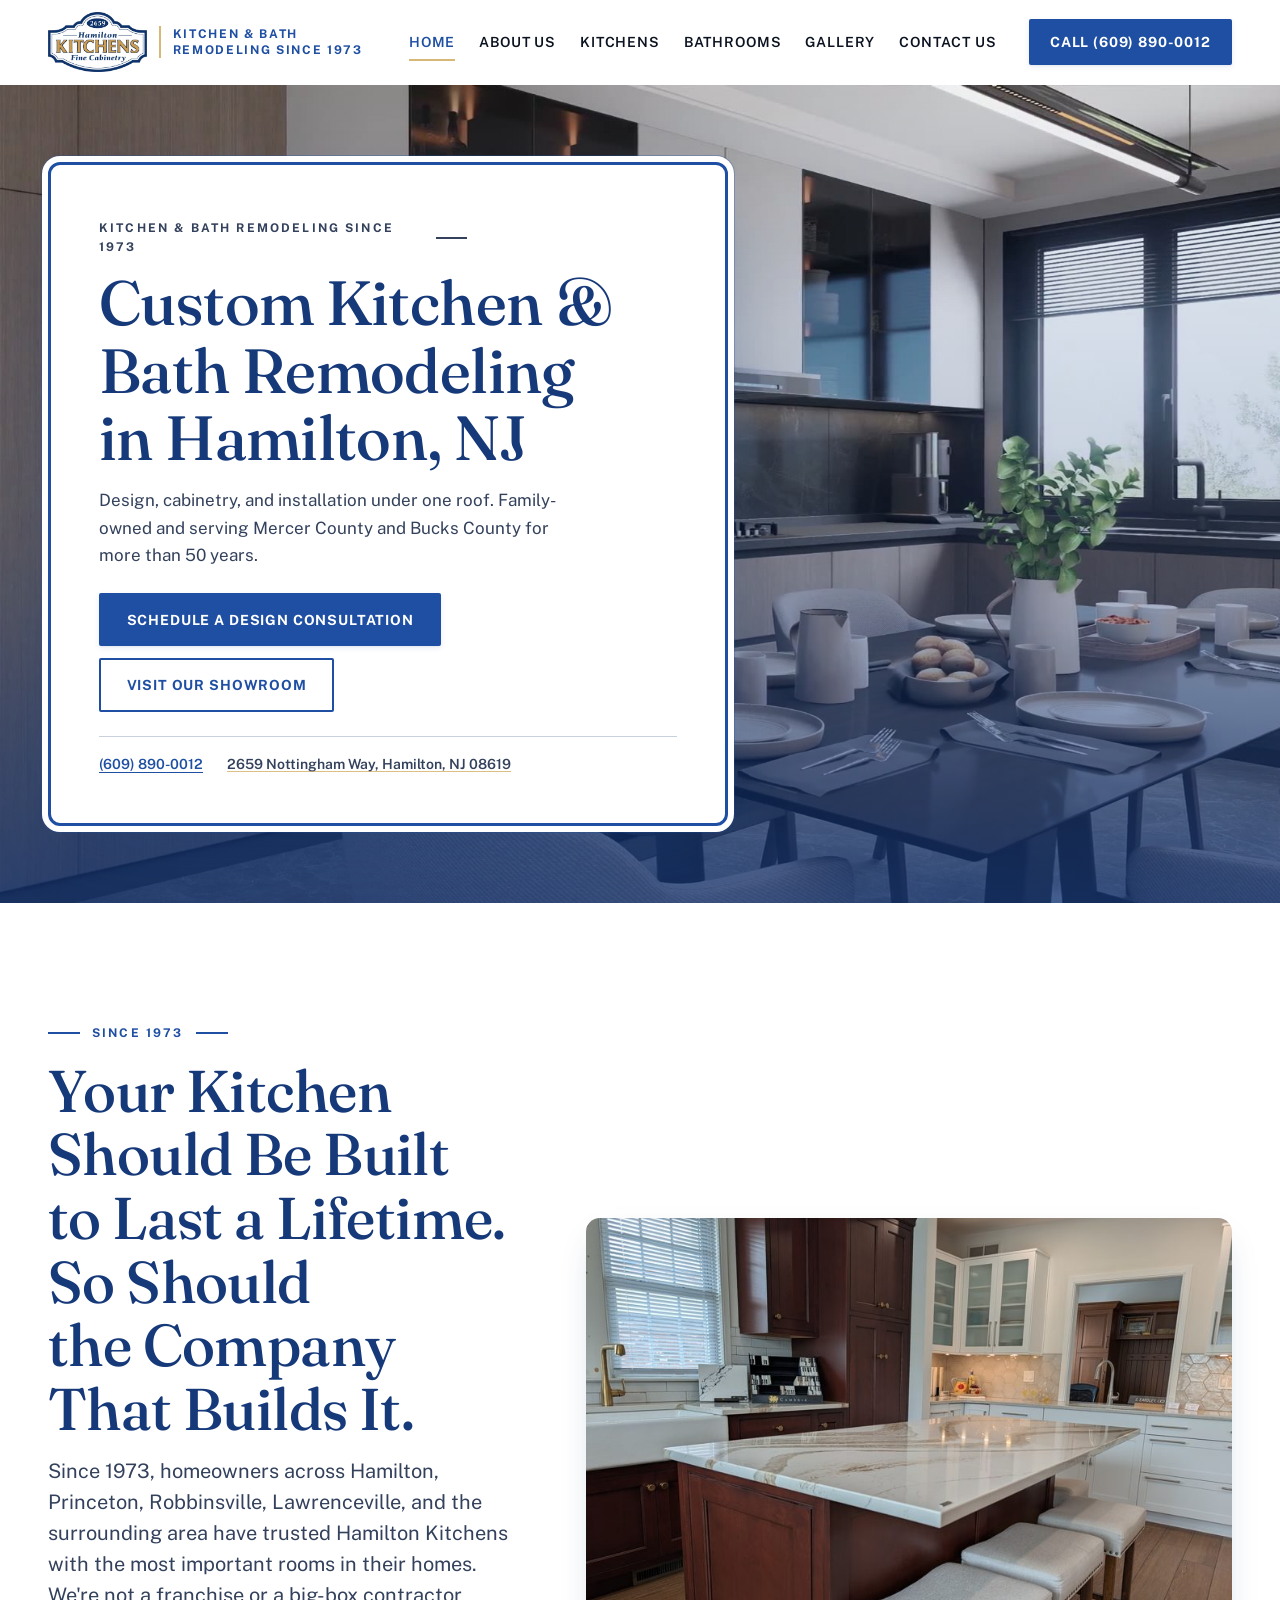
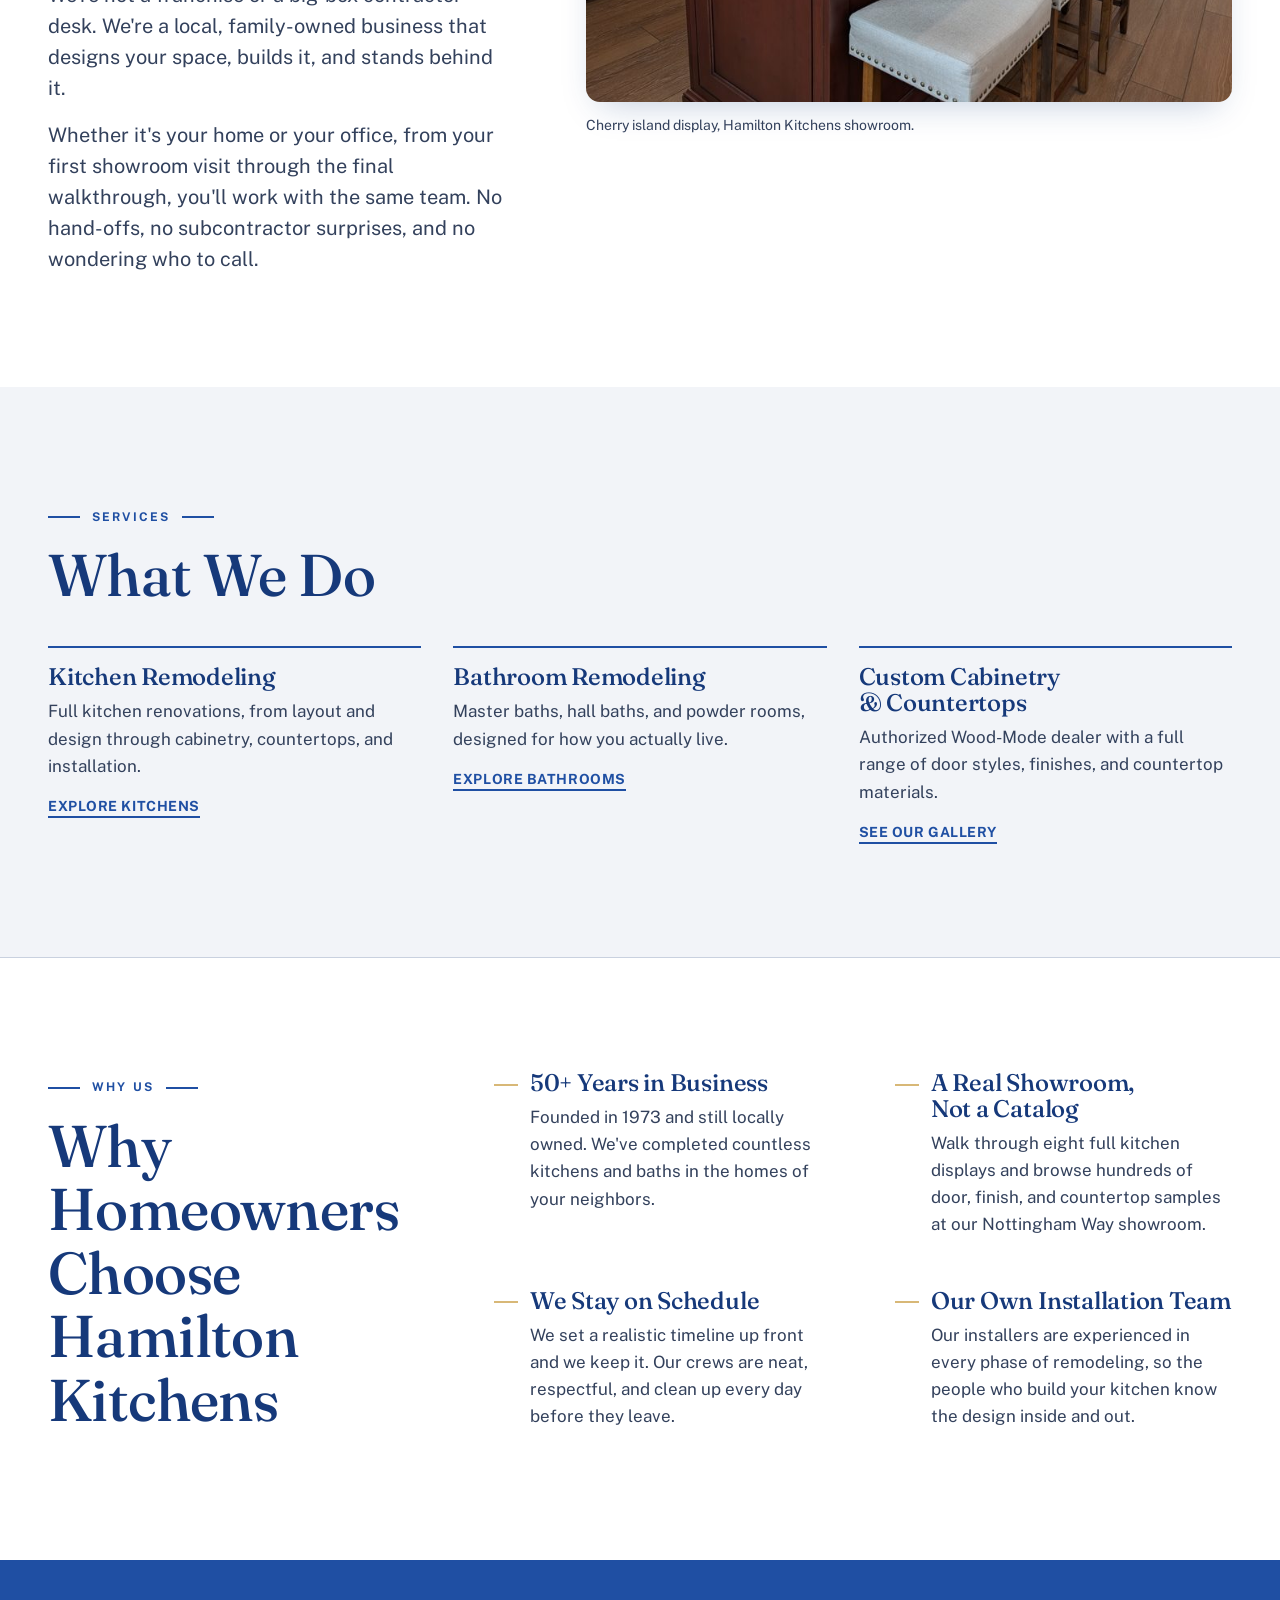
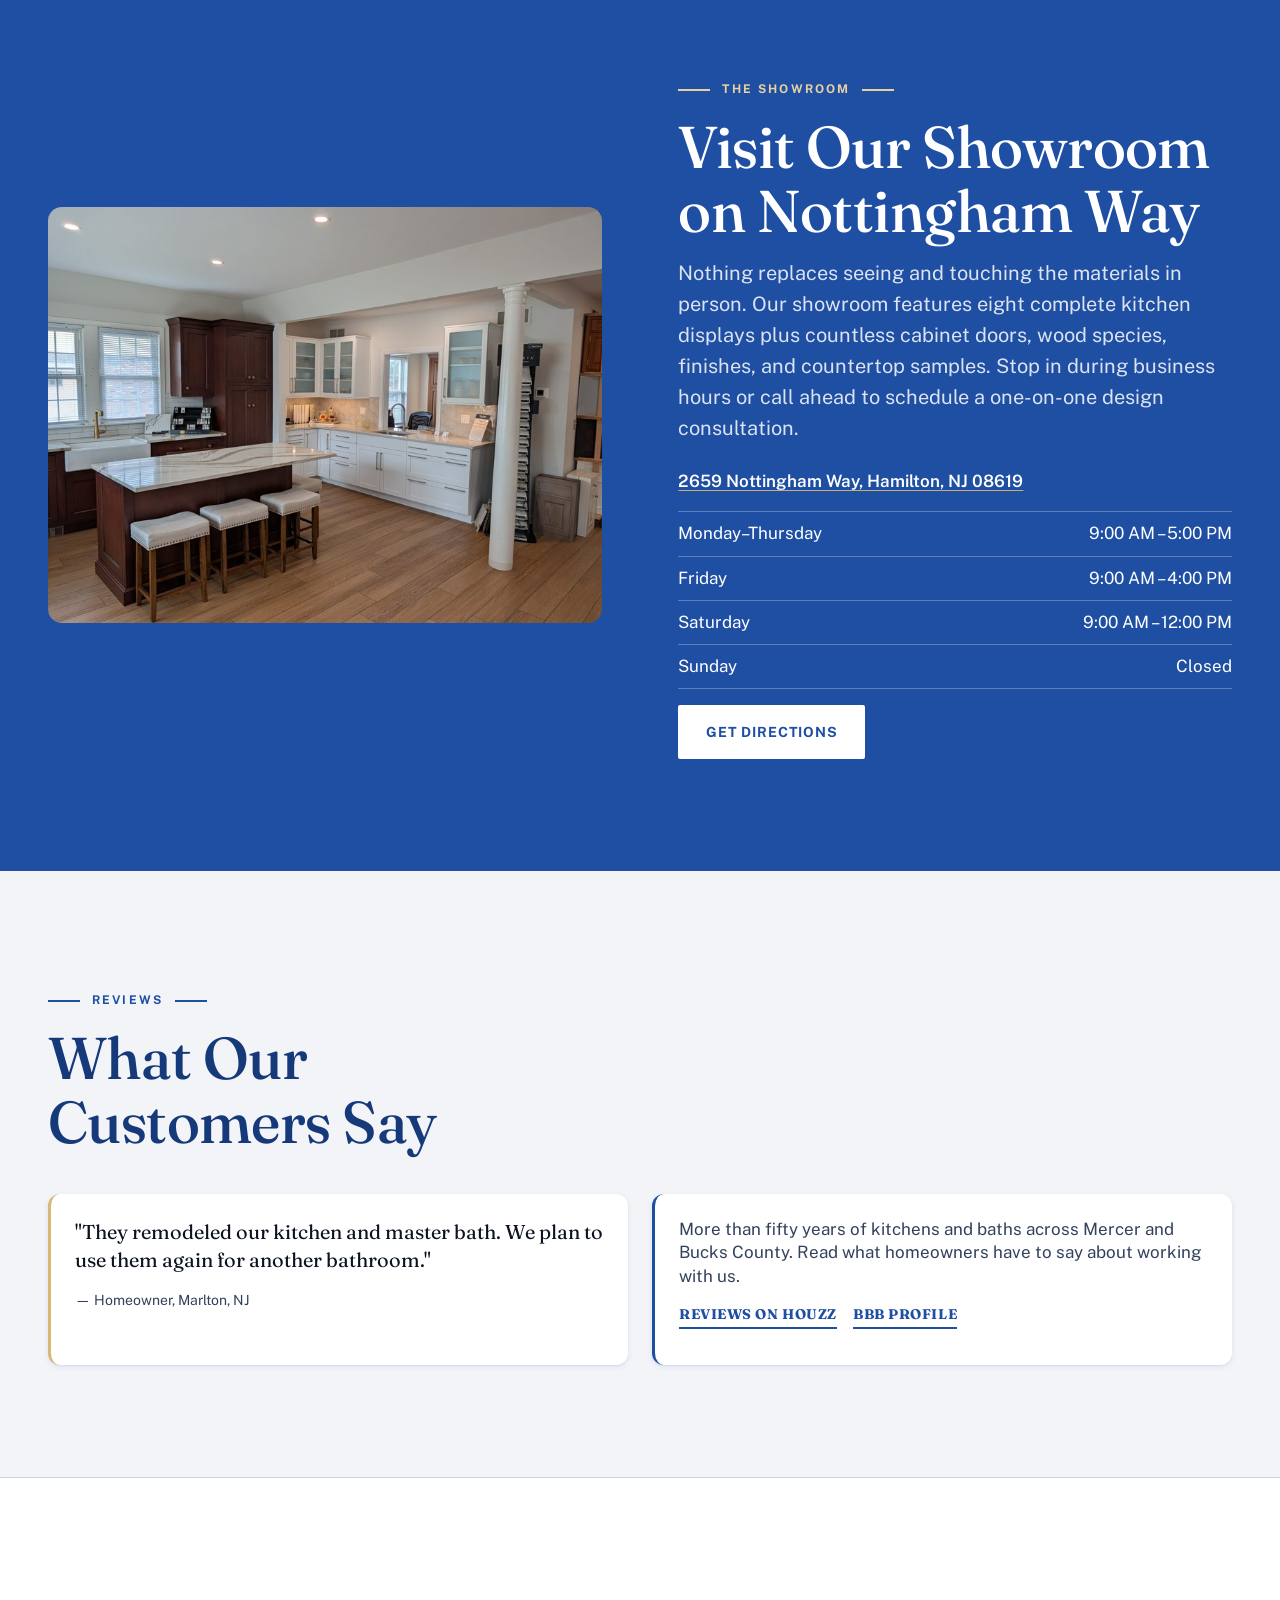
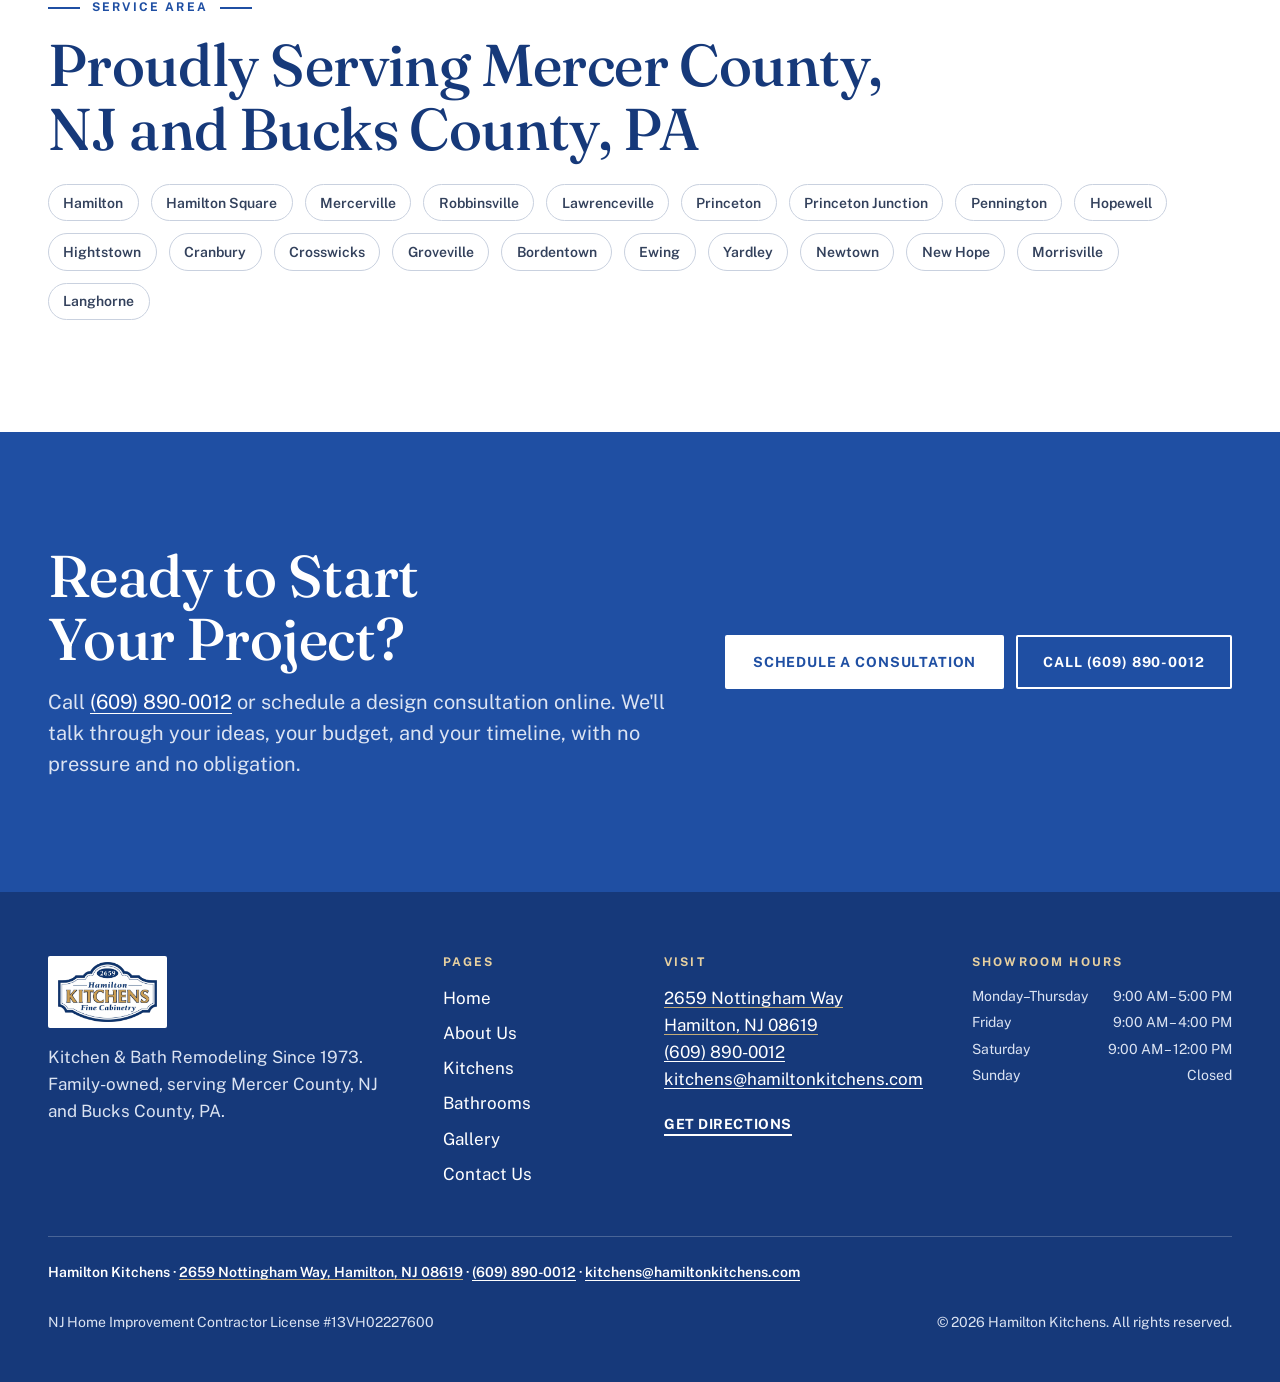
==== commit 9ee5026e: "Gallery grouped/sticky redesign, mobile menu fix, address map links - Gallery: replace filter toggle" ====
--- a/index.html
+++ b/index.html
@@ -165,7 +165,7 @@
           </div>
           <div class="hero__meta">
             <span><a href="tel:+16098900012">(609) 890-0012</a></span>
-            <span>2659 Nottingham Way, Hamilton, NJ 08619</span>
+            <span><a class="addr-link" href="https://maps.app.goo.gl/FntQvo2jdPrngwK1A" target="_blank" rel="noopener">2659 Nottingham Way, Hamilton, NJ 08619</a></span>
           </div>
         </div>
       </div>
@@ -230,7 +230,7 @@
           <p class="eyebrow">The showroom</p>
           <h2 id="showroom-title">Visit Our Showroom on Nottingham Way</h2>
           <p class="lede">Nothing replaces seeing and touching the materials in person. Our showroom features eight complete kitchen displays plus countless cabinet doors, wood species, finishes, and countertop samples. Stop in during business hours or call ahead to schedule a one-on-one design consultation.</p>
-          <address style="font-style:normal;margin-top:1.5rem;font-weight:600">2659 Nottingham Way, Hamilton, NJ 08619</address>
+          <address style="font-style:normal;margin-top:1.5rem;font-weight:600"><a class="addr-link" href="https://maps.app.goo.gl/FntQvo2jdPrngwK1A" target="_blank" rel="noopener">2659 Nottingham Way, Hamilton, NJ 08619</a></address>
           <ul class="showroom-callout__hours"><li><span>Monday–Thursday</span><span>9:00 AM – 5:00 PM</span></li><li><span>Friday</span><span>9:00 AM – 4:00 PM</span></li><li><span>Saturday</span><span>9:00 AM – 12:00 PM</span></li><li><span>Sunday</span><span>Closed</span></li></ul>
           <a class="btn btn--white" href="https://www.google.com/maps/dir/?api=1&destination=2659+Nottingham+Way,+Hamilton,+NJ+08619" target="_blank" rel="noopener">Get Directions</a>
         </div>
@@ -289,7 +289,7 @@
         </div>
         <div>
           <h2 class="footer__heading">Visit</h2>
-          <address>2659 Nottingham Way<br>Hamilton, NJ 08619<br><a href="tel:+16098900012">(609) 890-0012</a><br><a href="mailto:kitchens@hamiltonkitchens.com">kitchens@hamiltonkitchens.com</a></address>
+          <address><a class="addr-link" href="https://maps.app.goo.gl/FntQvo2jdPrngwK1A" target="_blank" rel="noopener">2659 Nottingham Way<br>Hamilton, NJ 08619</a><br><a href="tel:+16098900012">(609) 890-0012</a><br><a href="mailto:kitchens@hamiltonkitchens.com">kitchens@hamiltonkitchens.com</a></address>
           <p style="margin-top:1rem"><a class="text-link" href="https://www.google.com/maps/dir/?api=1&destination=2659+Nottingham+Way,+Hamilton,+NJ+08619" target="_blank" rel="noopener">Get directions</a></p>
         </div>
         <div>
@@ -298,7 +298,7 @@
         </div>
       </div>
       <div class="footer__bottom">
-        <p class="footer__nap">Hamilton Kitchens · 2659 Nottingham Way, Hamilton, NJ 08619 · <a href="tel:+16098900012">(609) 890-0012</a> · <a href="mailto:kitchens@hamiltonkitchens.com">kitchens@hamiltonkitchens.com</a></p>
+        <p class="footer__nap">Hamilton Kitchens · <a class="addr-link" href="https://maps.app.goo.gl/FntQvo2jdPrngwK1A" target="_blank" rel="noopener">2659 Nottingham Way, Hamilton, NJ 08619</a> · <a href="tel:+16098900012">(609) 890-0012</a> · <a href="mailto:kitchens@hamiltonkitchens.com">kitchens@hamiltonkitchens.com</a></p>
         <p>NJ Home Improvement Contractor License #13VH02227600</p>
         <p>&copy; <span data-year>2026</span> Hamilton Kitchens. All rights reserved.</p>
       </div>
--- a/css/style.css
+++ b/css/style.css
@@ -1107,12 +1107,28 @@
 .btn--gold:hover, .btn--white:hover { transform: translateY(-1px); }
 
 /* --- Header: cleaner glass feel when scrolled ------------------------------ */
-.site-header {
-  background: rgba(255, 255, 255, 0.86);
-  backdrop-filter: saturate(160%) blur(10px);
-  -webkit-backdrop-filter: saturate(160%) blur(10px);
-}
 .site-header.is-scrolled { box-shadow: 0 6px 24px -16px rgba(16, 57, 122, 0.55); }
+/* Glass effect only on desktop. On mobile the nav is a position:fixed overlay,
+   and a backdrop-filter on this ancestor would contain that fixed element inside
+   the (short) header box — hiding the open menu. So keep it desktop-only. */
+@media (min-width: 1024px) {
+  .site-header {
+    background: rgba(255, 255, 255, 0.86);
+    backdrop-filter: saturate(160%) blur(10px);
+    -webkit-backdrop-filter: saturate(160%) blur(10px);
+  }
+}
+
+/* Mobile menu must sit above the page (video heroes, action bar) */
+@media (max-width: 1023px) {
+  .site-header { z-index: 200; }
+  .nav { z-index: 200; }
+}
+
+/* --- Address links (open the map in a new tab) ---------------------------- */
+.addr-link { color: inherit; text-decoration: underline; text-decoration-thickness: 1px; text-underline-offset: 0.15em; text-decoration-color: rgba(216, 184, 119, 0.9); }
+.addr-link:hover { color: var(--color-primary); text-decoration-color: currentColor; }
+.section--navy .addr-link:hover, .site-footer .addr-link:hover, .page-head--video .addr-link:hover { color: var(--color-gold-light); }
 
 /* --- Testimonial cards: boxed, rounded, elevated -------------------------- */
 .quote {
@@ -1158,3 +1174,83 @@
   .quote:hover, .col:hover, .gallery__item:hover { transform: none; }
   .page-head__media video { display: none; }
 }
+
+/* ==========================================================================
+   17. Gallery — grouped sections with sticky category bar + sticky titles
+   ========================================================================== */
+:root {
+  --gnav-top: 66px;      /* header height once scrolled (gallery is always below the fold) */
+  --gnav-h: 58px;        /* category bar height */
+}
+
+.gallery-section { padding-top: 0; }
+
+/* Sticky category bar: anchor links that jump to each group */
+.gallery-nav {
+  position: sticky;
+  top: var(--gnav-top);
+  z-index: 60;
+  background: rgba(242, 244, 248, 0.92);
+  backdrop-filter: saturate(150%) blur(8px);
+  -webkit-backdrop-filter: saturate(150%) blur(8px);
+  border-bottom: 1px solid var(--color-border);
+  margin-bottom: var(--space-6);
+}
+.gallery-nav__inner {
+  display: flex;
+  flex-wrap: nowrap;
+  gap: var(--space-2);
+  min-height: var(--gnav-h);
+  align-items: center;
+  overflow-x: auto;
+  scrollbar-width: none;
+  -webkit-overflow-scrolling: touch;
+}
+.gallery-nav__inner::-webkit-scrollbar { display: none; }
+.gallery-nav__link {
+  flex: 0 0 auto;
+  padding: 0.5rem 1.1rem;
+  border: 1px solid var(--color-border);
+  border-radius: 999px;
+  background: #fff;
+  color: var(--color-muted);
+  font-size: var(--text-sm);
+  font-weight: 700;
+  letter-spacing: 0.04em;
+  text-decoration: none;
+  white-space: nowrap;
+  transition: background-color 160ms var(--ease), border-color 160ms var(--ease), color 160ms var(--ease);
+}
+.gallery-nav__link:hover { border-color: var(--color-primary); color: var(--color-primary); }
+.gallery-nav__link.is-active {
+  background: var(--color-primary);
+  border-color: var(--color-primary);
+  color: #fff;
+}
+
+/* Groups + sticky group titles */
+.gallery-group { scroll-margin-top: calc(var(--gnav-top) + var(--gnav-h) + 8px); }
+.gallery-group + .gallery-group { margin-top: var(--space-7); }
+.gallery-group__title {
+  position: sticky;
+  top: calc(var(--gnav-top) + var(--gnav-h));
+  z-index: 40;
+  margin: 0 0 var(--space-5);
+  padding: var(--space-3) 0;
+  font-size: var(--text-2xl);
+  background: linear-gradient(var(--color-background) 78%, rgba(255,255,255,0));
+}
+.gallery-group__title::after {
+  content: "";
+  display: block;
+  width: 3rem; height: 3px;
+  margin-top: var(--space-2);
+  background: var(--color-secondary);
+}
+
+@media (max-width: 1023px) {
+  :root { --gnav-top: 64px; }
+}
+@media (prefers-reduced-motion: reduce) {
+  .gallery-nav, .gallery-group__title { position: static; }
+}
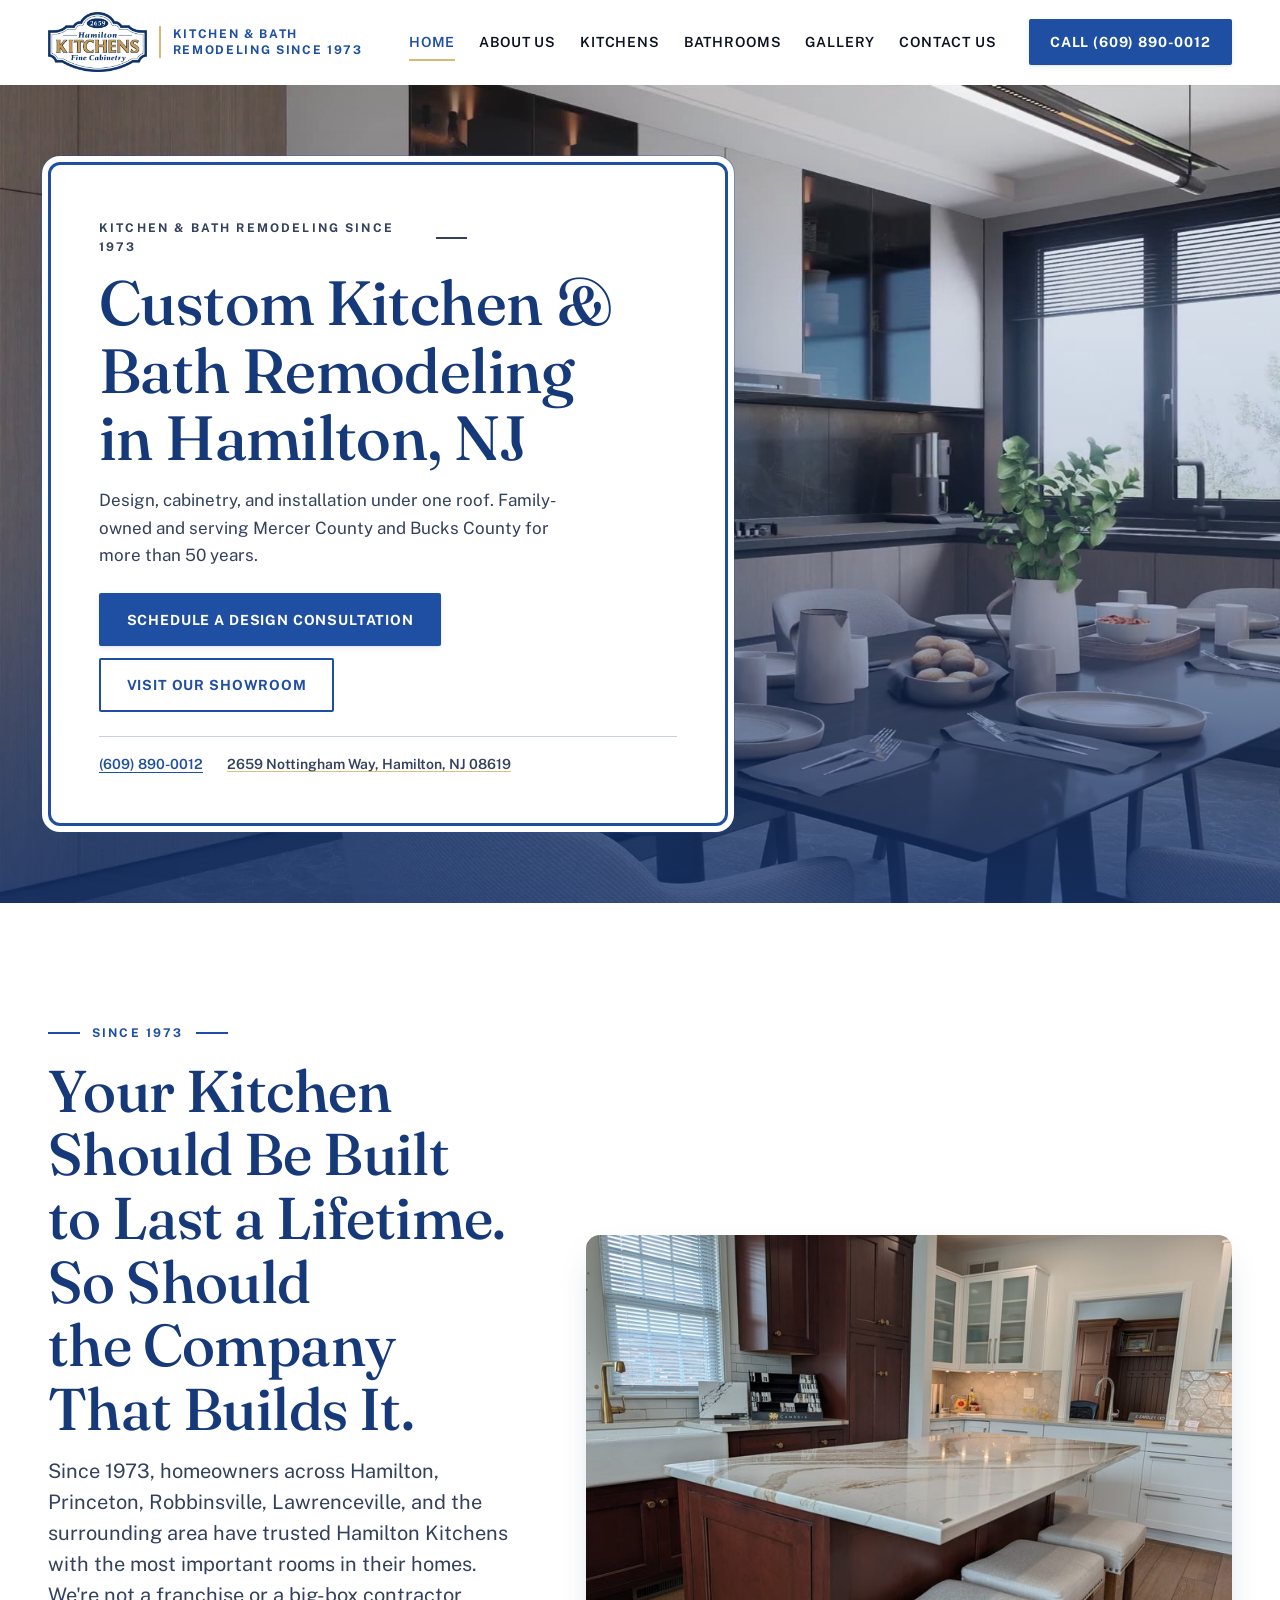
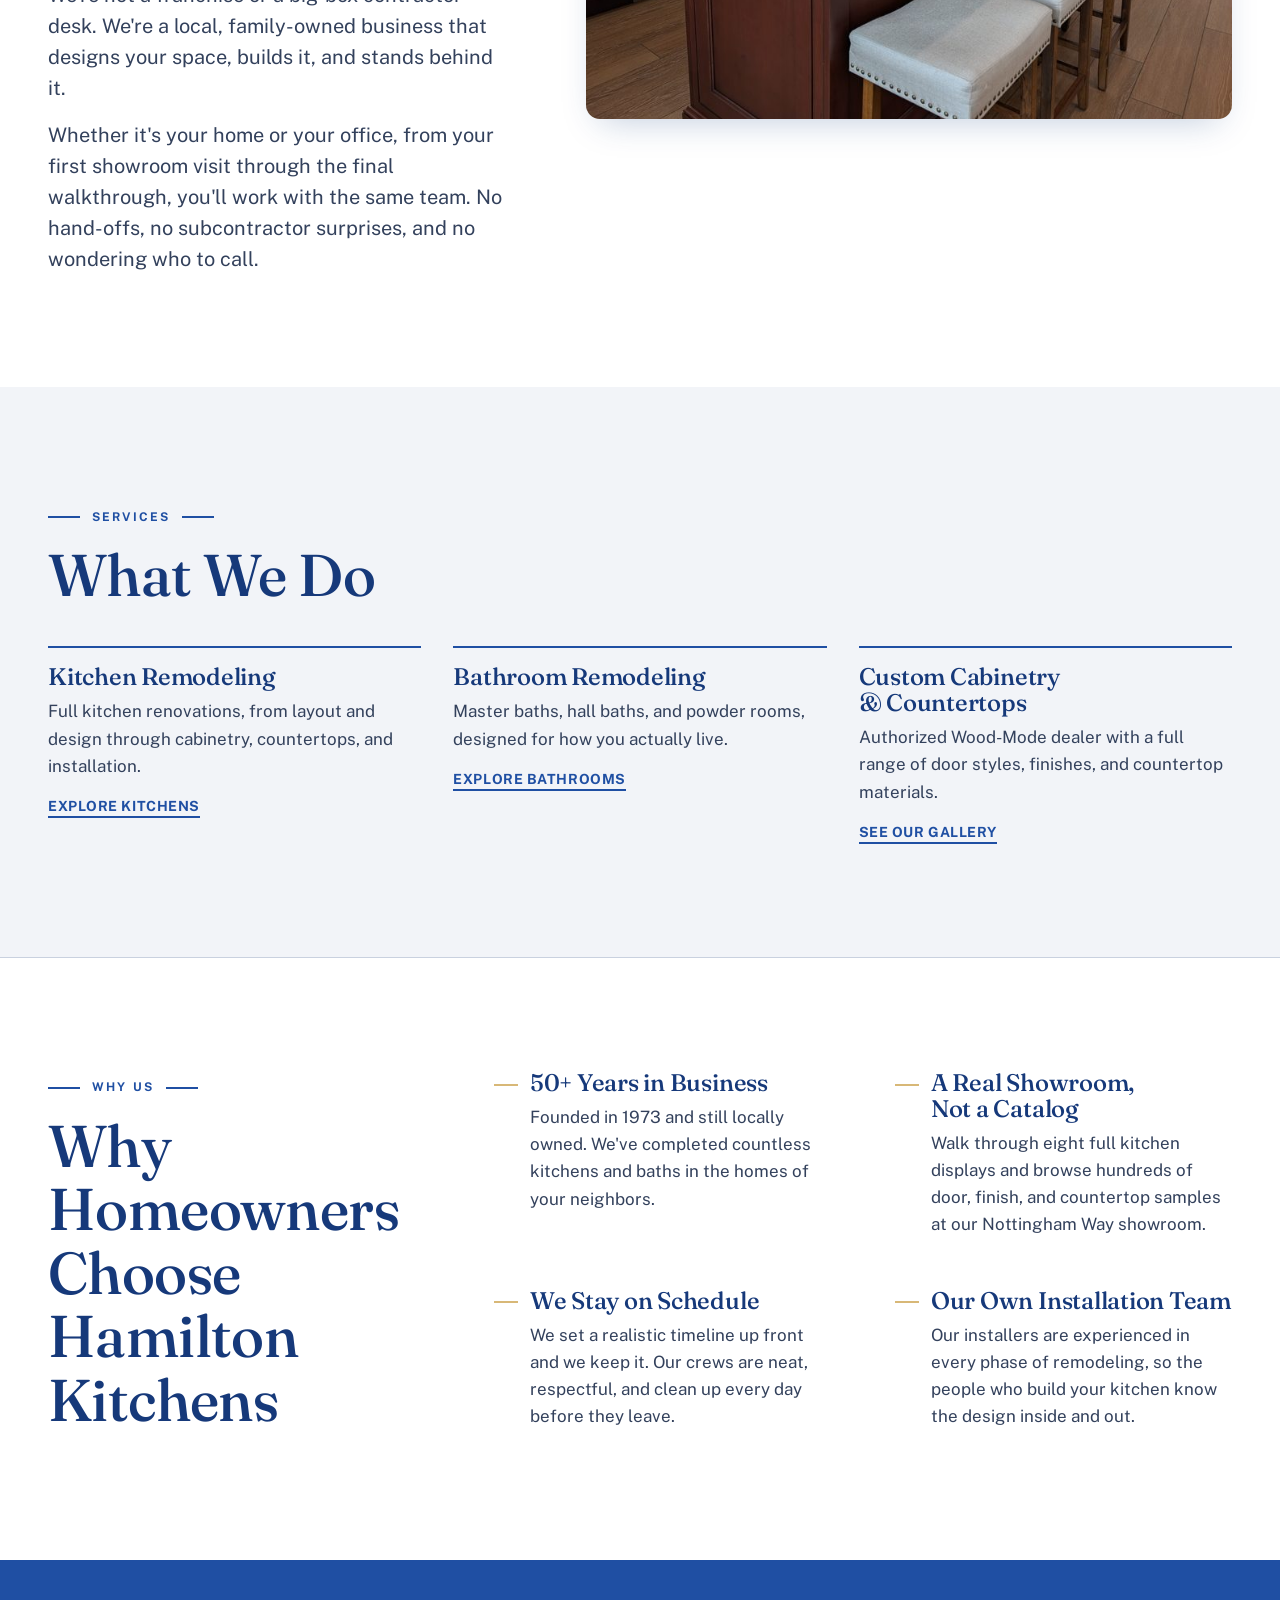
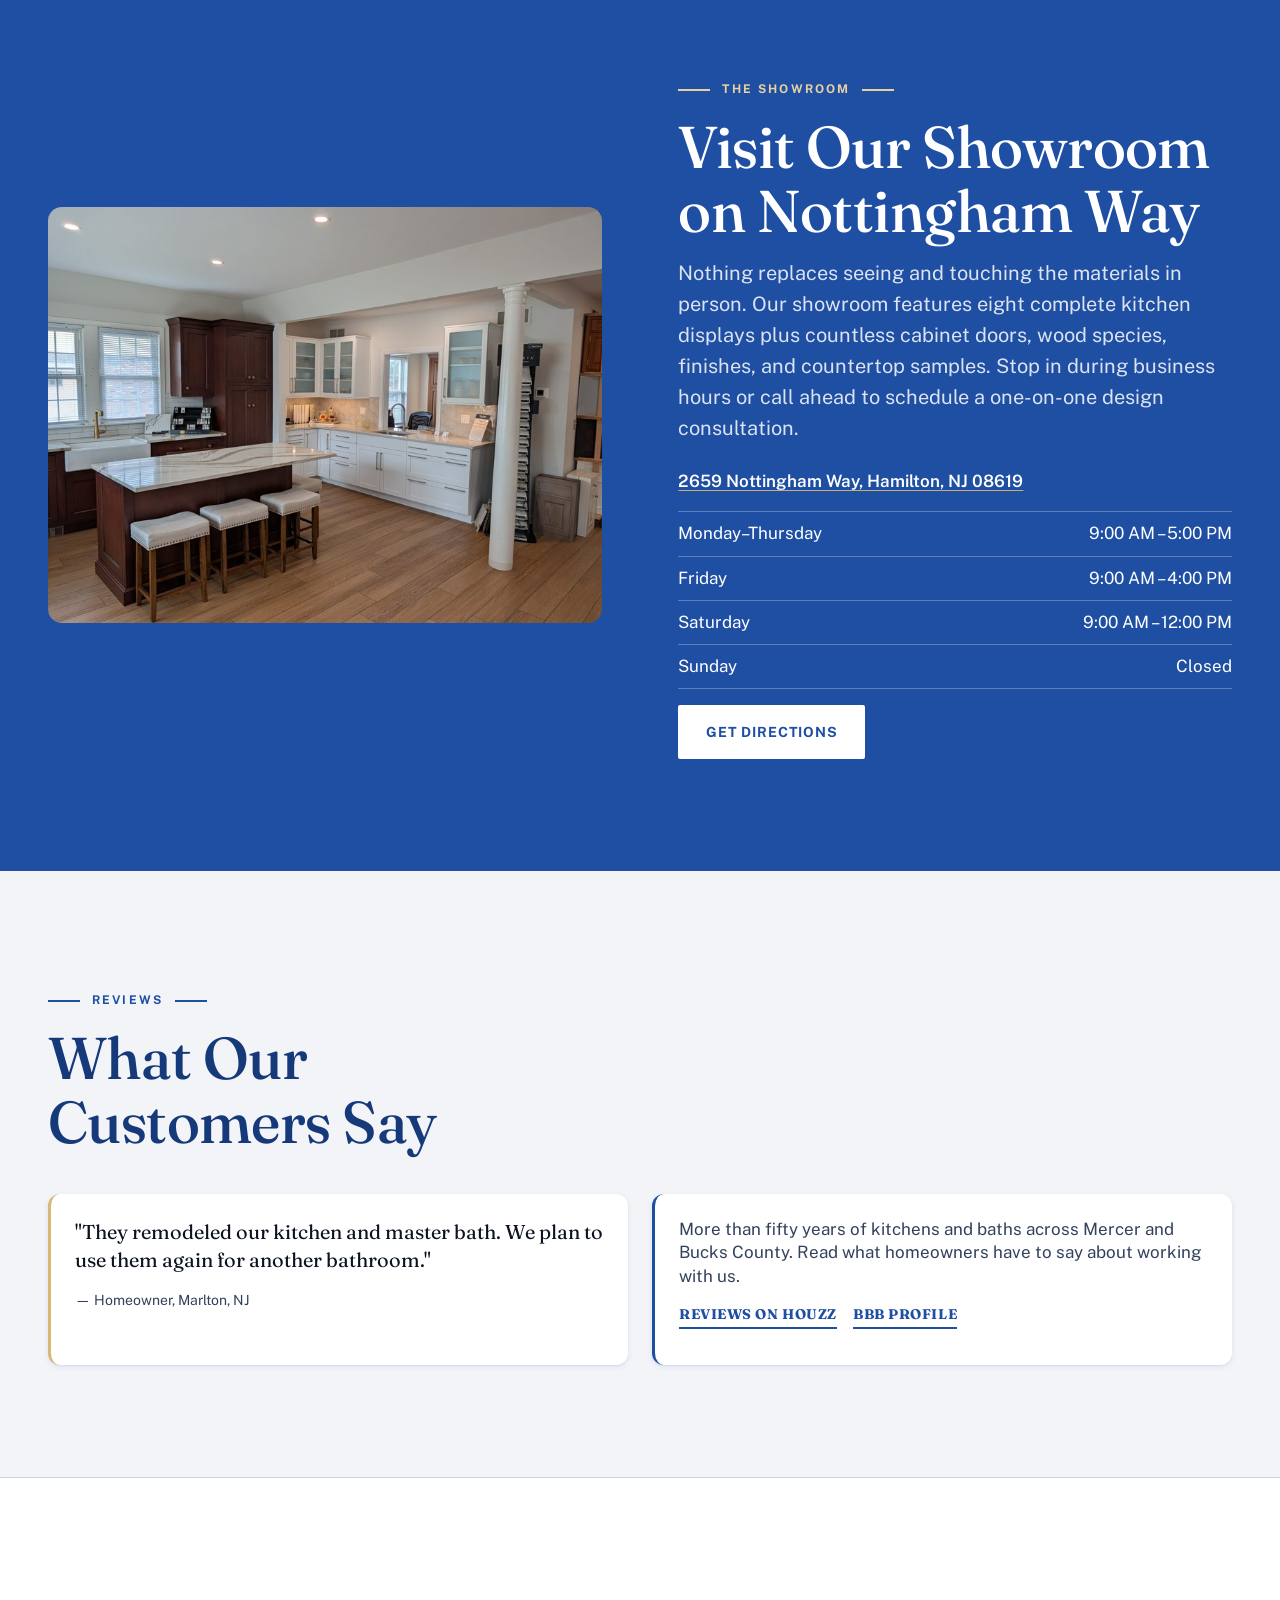
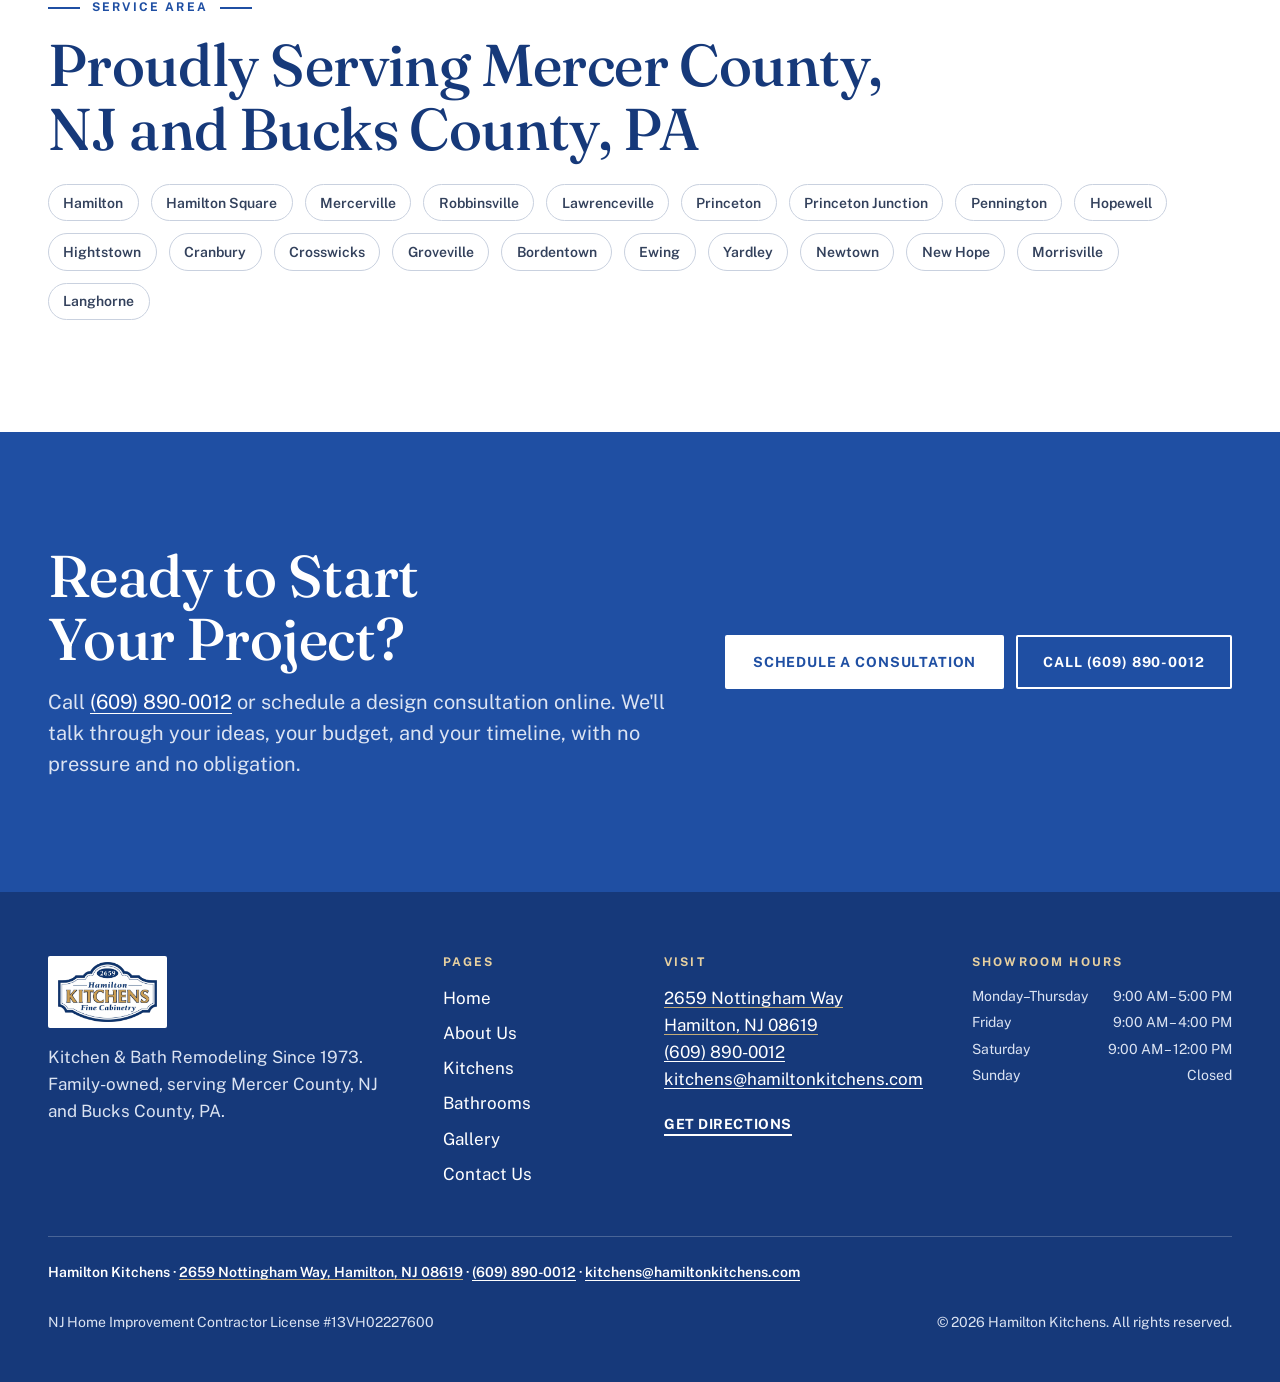
==== commit ec2fc311: "Remove remaining visible image captions sitewide Drop the figcaption under the Home intro figure and" ====
--- a/index.html
+++ b/index.html
@@ -181,7 +181,6 @@
         </div>
         <figure class="intro__figure reveal reveal--delay-1">
           <img src="images/showroom/showroom-cherry-island-marble-top.jpg" srcset="images/showroom/showroom-cherry-island-marble-top-800.jpg 800w, images/showroom/showroom-cherry-island-marble-top.jpg 1600w" sizes="(min-width: 900px) 50vw, 100vw" width="1600" height="1205" alt="Cherry cabinetry island with marble-look countertop, Hamilton Kitchens showroom, Hamilton NJ" loading="lazy" decoding="async">
-          <figcaption>Cherry island display, Hamilton Kitchens showroom.</figcaption>
         </figure>
       </div>
     </section>
